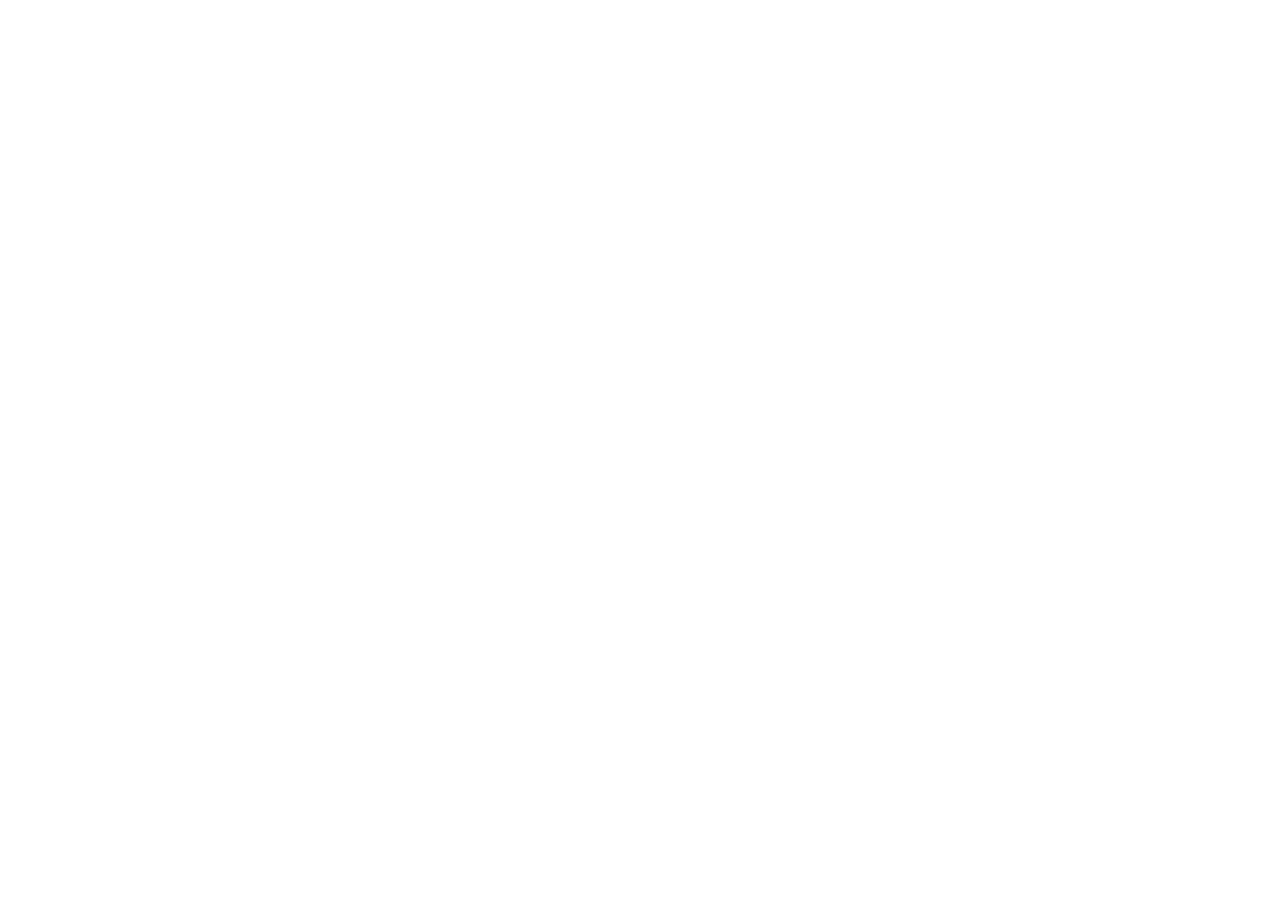
==== index.html @ b67a86c2 "Remove unused CSS and HTML structure from index.html" ====
<!DOCTYPE html>
<html lang="es">
<head>
<meta charset="UTF-8">
<meta name="viewport" content="width=device-width, initial-scale=1.0">

<title>Raquel Blanco Robles | Fotografía Emocional</title>

<link href="https://fonts.googleapis.com/css2?family=Playfair+Display:wght@300;400;500&family=Lora:wght@300;400&display=swap" rel="stylesheet">

<style>
body {
  margin: 0;
  font-family: "Lora", serif;
  color: #111;
  background: #fff;
  line-height: 1.7;
}

h1, h2 {
  font-family: "Playfair Display", serif;
  font-weight: 300;
}

/* MENÚ */
nav {
  position: fixed;
  top: 0;
  width: 100%;
  background: #fff;
  padding: 18px 40px;
  display: flex;
  justify-content: space-between;
  border-bottom: 1px solid #eee;
  z-index: 1000;
}

nav a {
  margin-left: 30px;
  text-decoration: none;
  color: #111;
  font-size: 1rem;
}

nav a:hover { opacity: 0.6; }

/* HERO */
header {
  margin-top: 80px;
  position: relative;
  text-align: center;
}

.hero-img {
  width: 100%;
  height: 100vh;
  object-fit: cover;
}

.hero-text {
  position: absolute;
  top: 50%;
  left: 50%;
  transform: translate(-50%, -50%);
  color: #fff;
}

.hero-text h1 {
  font-size: 3rem;
}

.hero-text p {
  font-size: 1.3rem;
}

/* SECCIONES
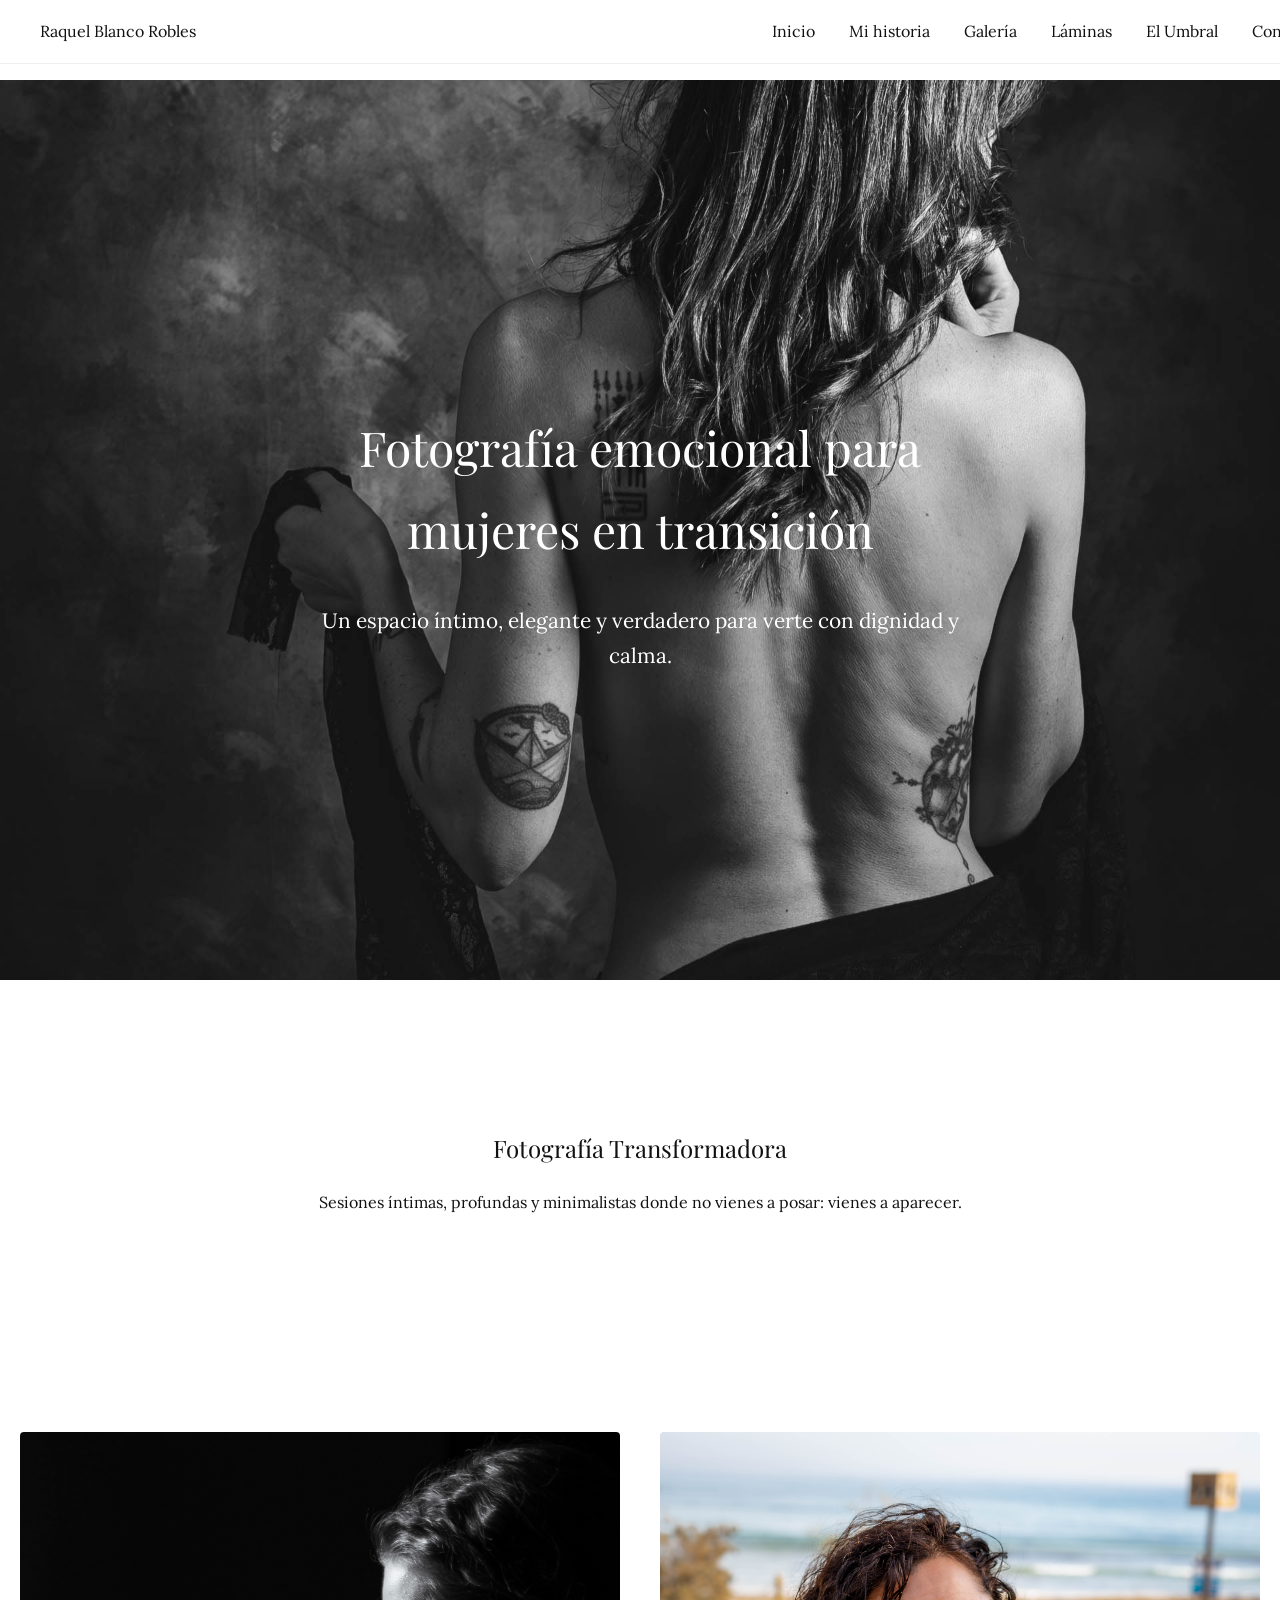
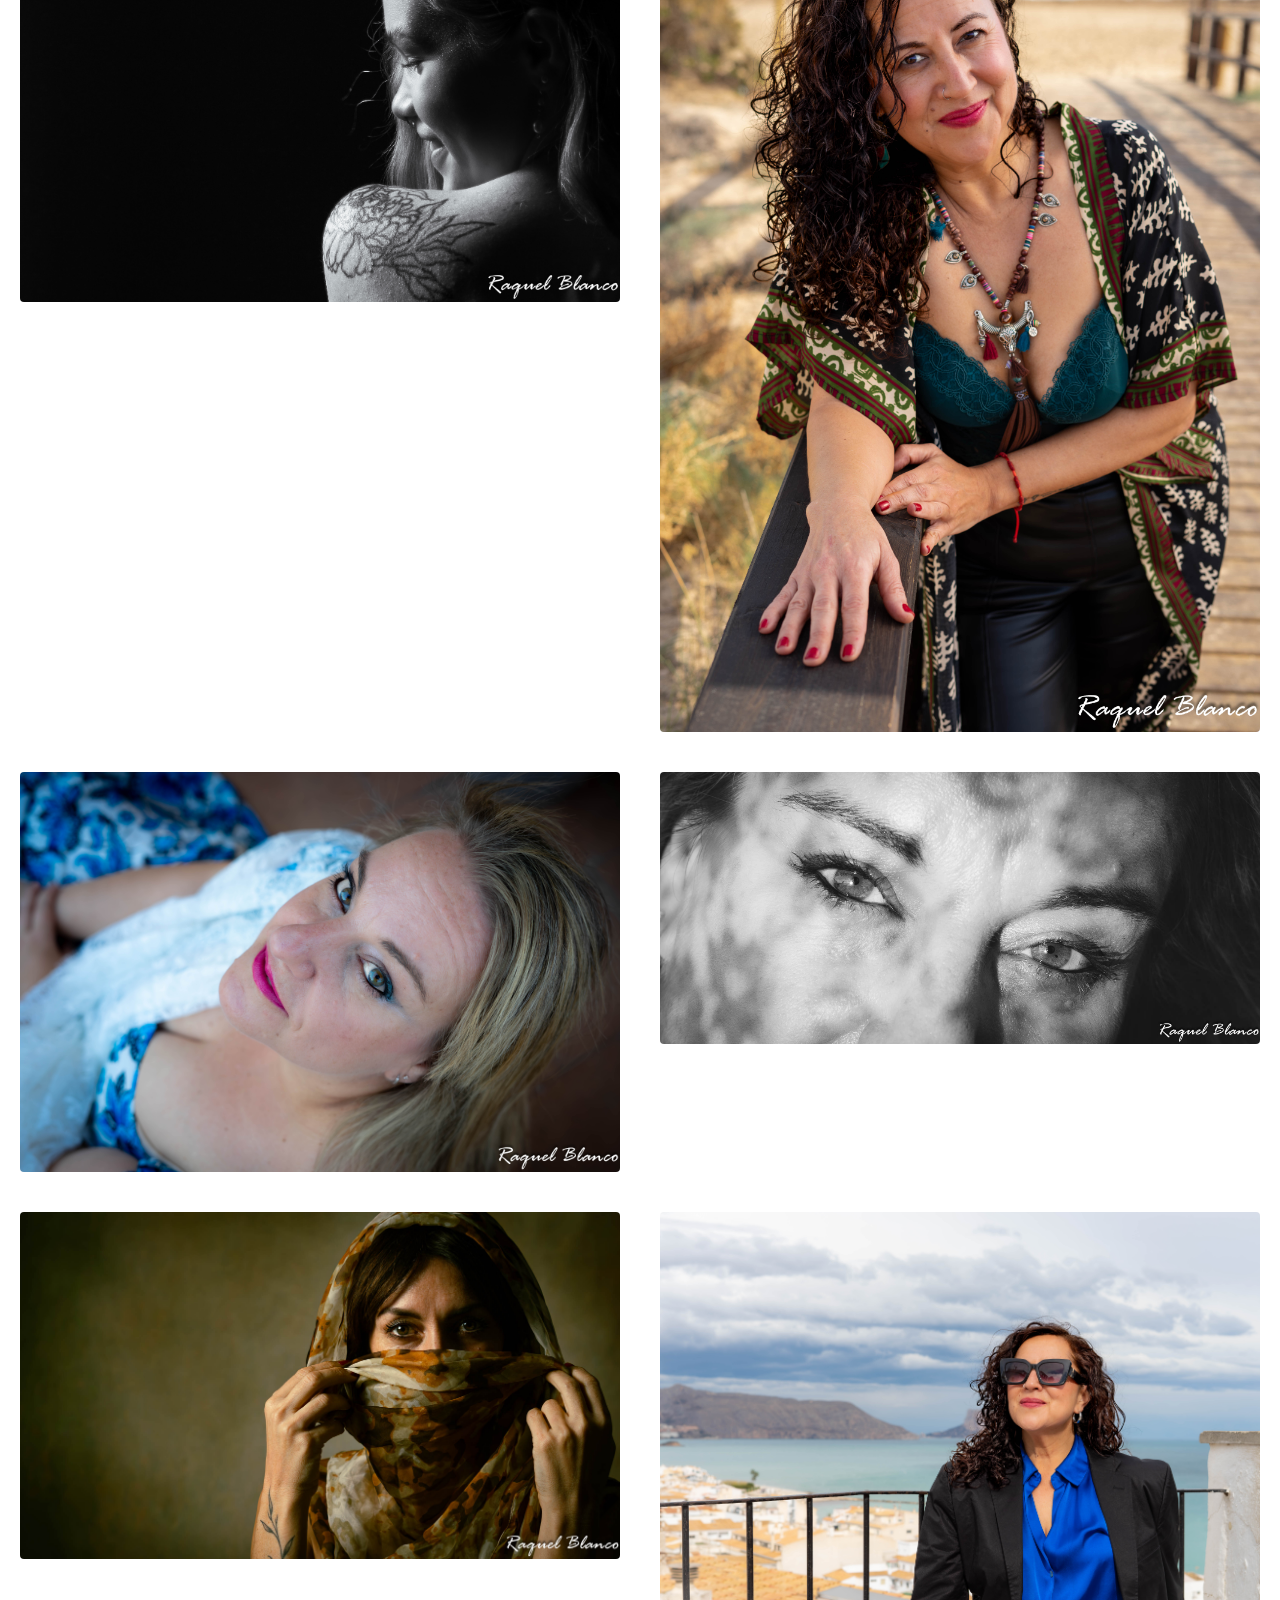
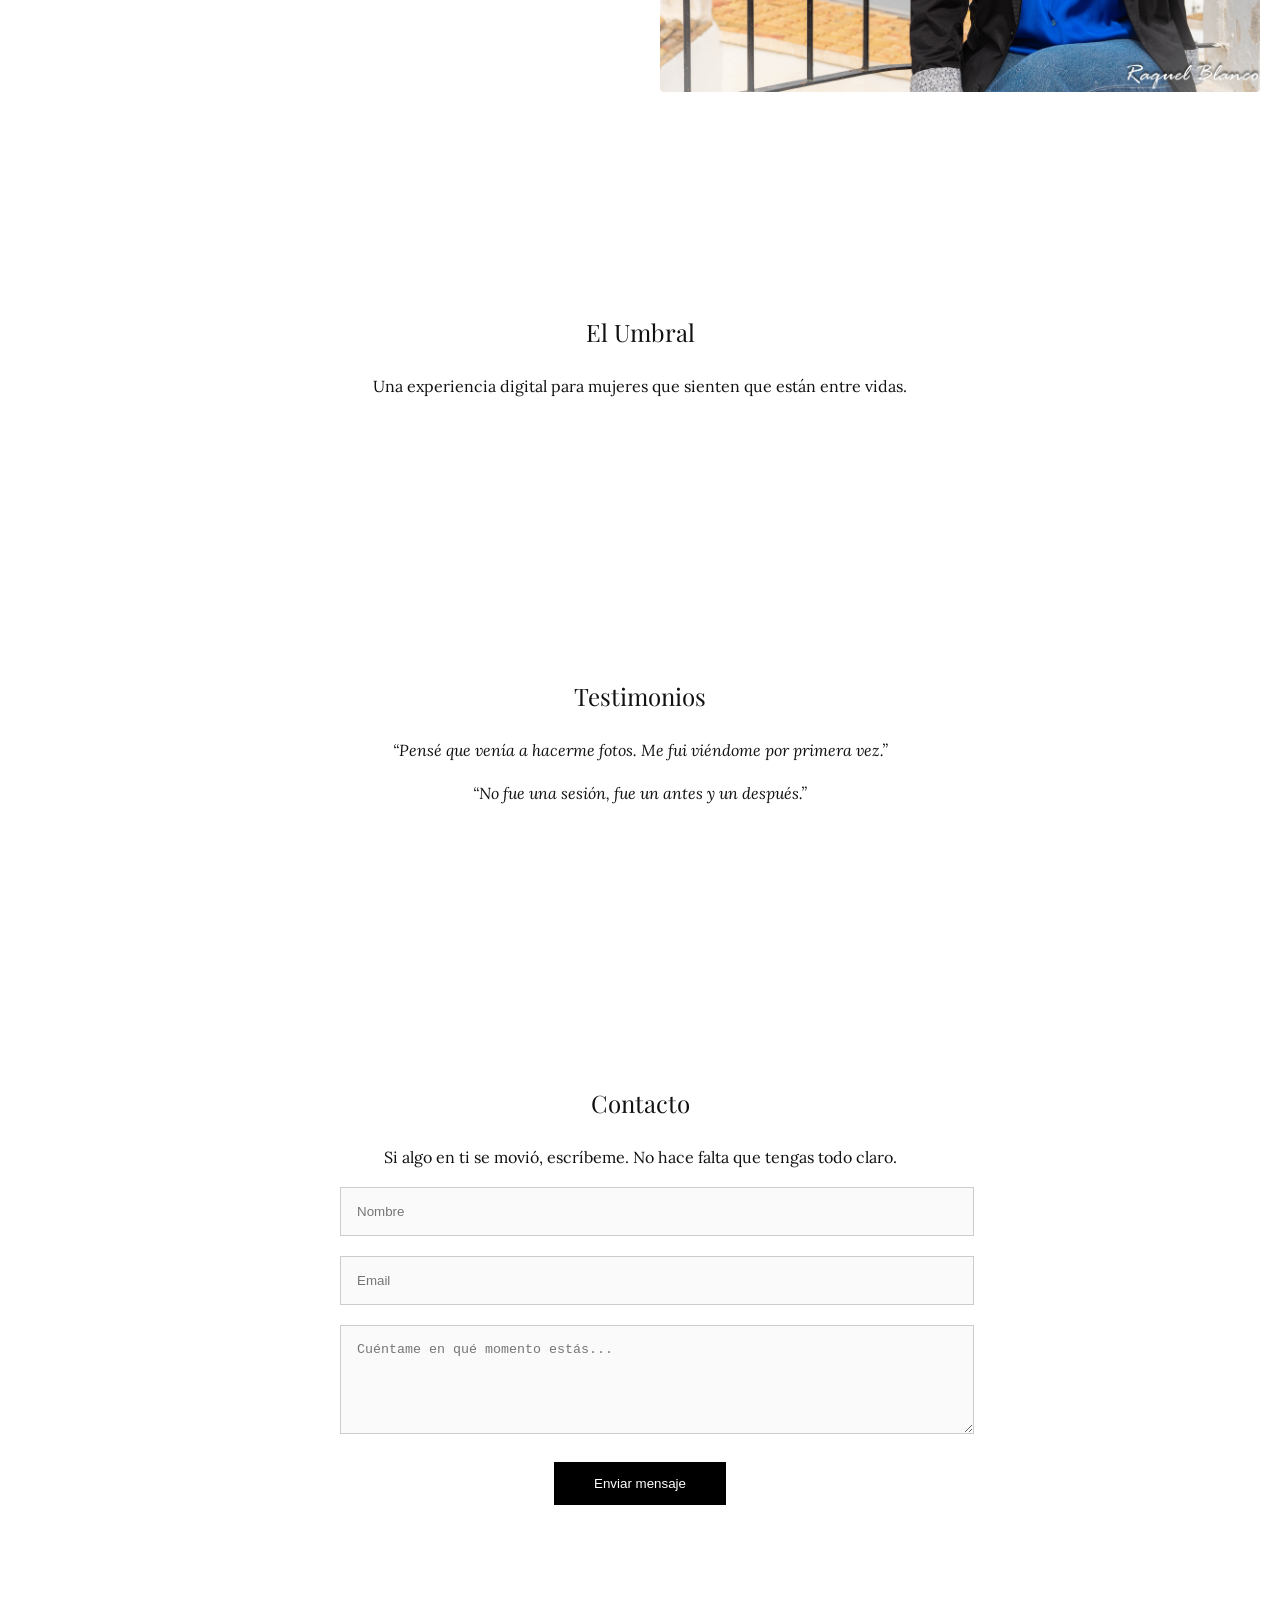
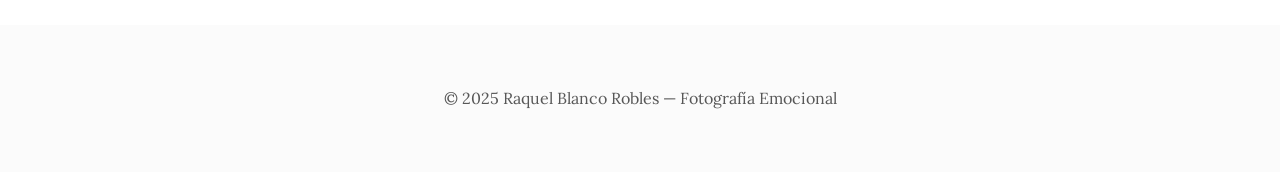
==== commit 9a3ac1d5: "Update title and improve HTML structure" ====
--- a/index.html
+++ b/index.html
@@ -4,16 +4,16 @@
 <meta charset="UTF-8">
 <meta name="viewport" content="width=device-width, initial-scale=1.0">
 
-<title>Raquel Blanco Robles | Fotografía Emocional</title>
-
-<link href="https://fonts.googleapis.com/css2?family=Playfair+Display:wght@300;400;500&family=Lora:wght@300;400&display=swap" rel="stylesheet">
+<title>Raquel Blanco Fotografía Emocional</title>
+
+<link href="https://fonts.googleapis.com/css2?family=Playfair+Display:wght@300;400&family=Lora:wght@300;400&display=swap" rel="stylesheet">
 
 <style>
 body {
   margin: 0;
   font-family: "Lora", serif;
+  background: #fff;
   color: #111;
-  background: #fff;
   line-height: 1.7;
 }
 
@@ -22,7 +22,7 @@
   font-weight: 300;
 }
 
-/* MENÚ */
+/* MENÚ FIJO */
 nav {
   position: fixed;
   top: 0;
@@ -73,4 +73,128 @@
   font-size: 1.3rem;
 }
 
-/* SECCIONES
+/* SECCIONES */
+.section {
+  padding: 120px 20px;
+  text-align: center;
+}
+
+/* GALERÍA */
+.galeria {
+  padding: 80px 20px;
+  display: grid;
+  grid-template-columns: repeat(2, 1fr);
+  gap: 40px;
+  max-width: 1400px;
+  margin: 0 auto;
+}
+
+.galeria img {
+  width: 100%;
+  border-radius: 4px;
+}
+
+/* CONTACTO */
+form {
+  max-width: 600px;
+  margin: 0 auto;
+}
+
+input, textarea {
+  width: 100%;
+  padding: 16px;
+  margin-bottom: 20px;
+  border: 1px solid #ccc;
+  background: #fafafa;
+}
+
+button {
+  padding: 14px 40px;
+  background: #000;
+  color: #fff;
+  border: none;
+  cursor: pointer;
+}
+
+button:hover { background: #333; }
+
+/* FOOTER */
+footer {
+  text-align: center;
+  padding: 60px 20px;
+  background: #fafafa;
+  opacity: 0.7;
+}
+</style>
+</head>
+
+<body>
+
+<nav>
+  <div class="logo">Raquel Blanco Robles</div>
+  <div>
+    <a href="index.html">Inicio</a>
+    <a href="sobre-mi.html">Mi historia</a>
+    <a href="portfolio.html">Galería</a>
+    <a href="laminas.html">Láminas</a>
+    <a href="el-umbral.html">El Umbral</a>
+    <a href="#contacto">Contacto</a>
+  </div>
+</nav>
+
+<header>
+  <img src="espalda.jpg" class="hero-img" alt="">
+  <div class="hero-text">
+    <h1>Fotografía emocional para mujeres en transición</h1>
+    <p>Un espacio íntimo, elegante y verdadero para verte con dignidad y calma.</p>
+  </div>
+</header>
+
+<section class="section">
+  <h2>Fotografía Transformadora</h2>
+  <p>Sesiones íntimas, profundas y minimalistas donde no vienes a posar: vienes a aparecer.</p>
+</section>
+
+<section class="galeria">
+  <img src="modelolateralbyn.jpg">
+  <img src="pasareladepie.jpg">
+  <img src="tdesdearriba.jpg">
+  <img src="ojosblancoynegro-3.jpg">
+  <img src="miradapañuelo.jpg">
+  <img src="terrazacosta.jpg">
+</section>
+
+<section class="section">
+  <h2>El Umbral</h2>
+  <p>Una experiencia digital para mujeres que sienten que están entre vidas.</p>
+</section>
+
+<section class="section">
+  <h2>Testimonios</h2>
+  <p><em>“Pensé que venía a hacerme fotos. Me fui viéndome por primera vez.”</em></p>
+  <p><em>“No fue una sesión, fue un antes y un después.”</em></p>
+</section>
+
+<section id="contacto" class="section">
+  <h2>Contacto</h2>
+  <p>Si algo en ti se movió, escríbeme. No hace falta que tengas todo claro.</p>
+
+  <form action="https://formsubmit.co/raquelblancofotografia@gmail.com" method="POST">
+
+    <input type="text" name="Nombre" placeholder="Nombre" required>
+    <input type="email" name="Email" placeholder="Email" required>
+    <textarea name="Mensaje" rows="5" placeholder="Cuéntame en qué momento estás..." required></textarea>
+
+    <input type="hidden" name="_captcha" value="false">
+    <input type="hidden" name="_next" value="https://raquelblancofotografia.es/gracias.html">
+
+    <button type="submit">Enviar mensaje</button>
+  </form>
+</section>
+
+<footer>
+  © 2025 Raquel Blanco Robles — Fotografía Emocional
+</footer>
+
+</body>
+</html>
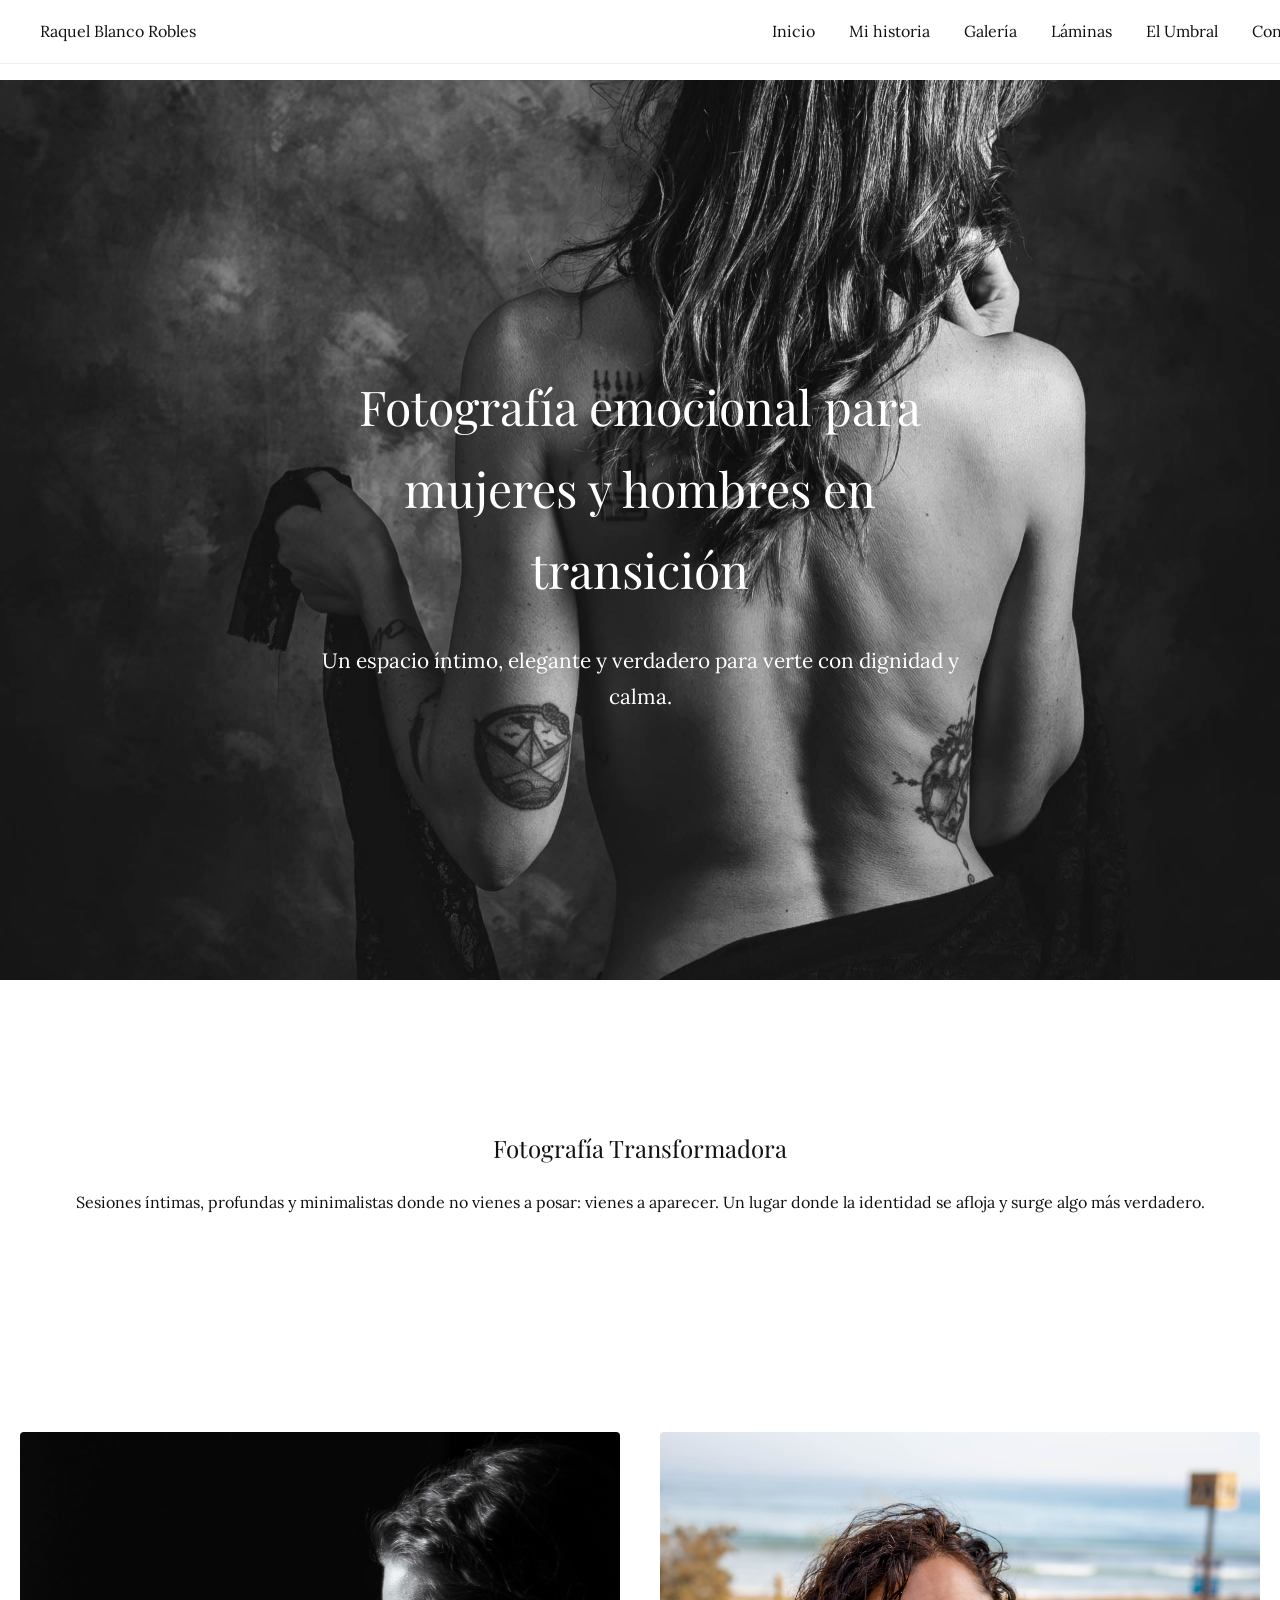
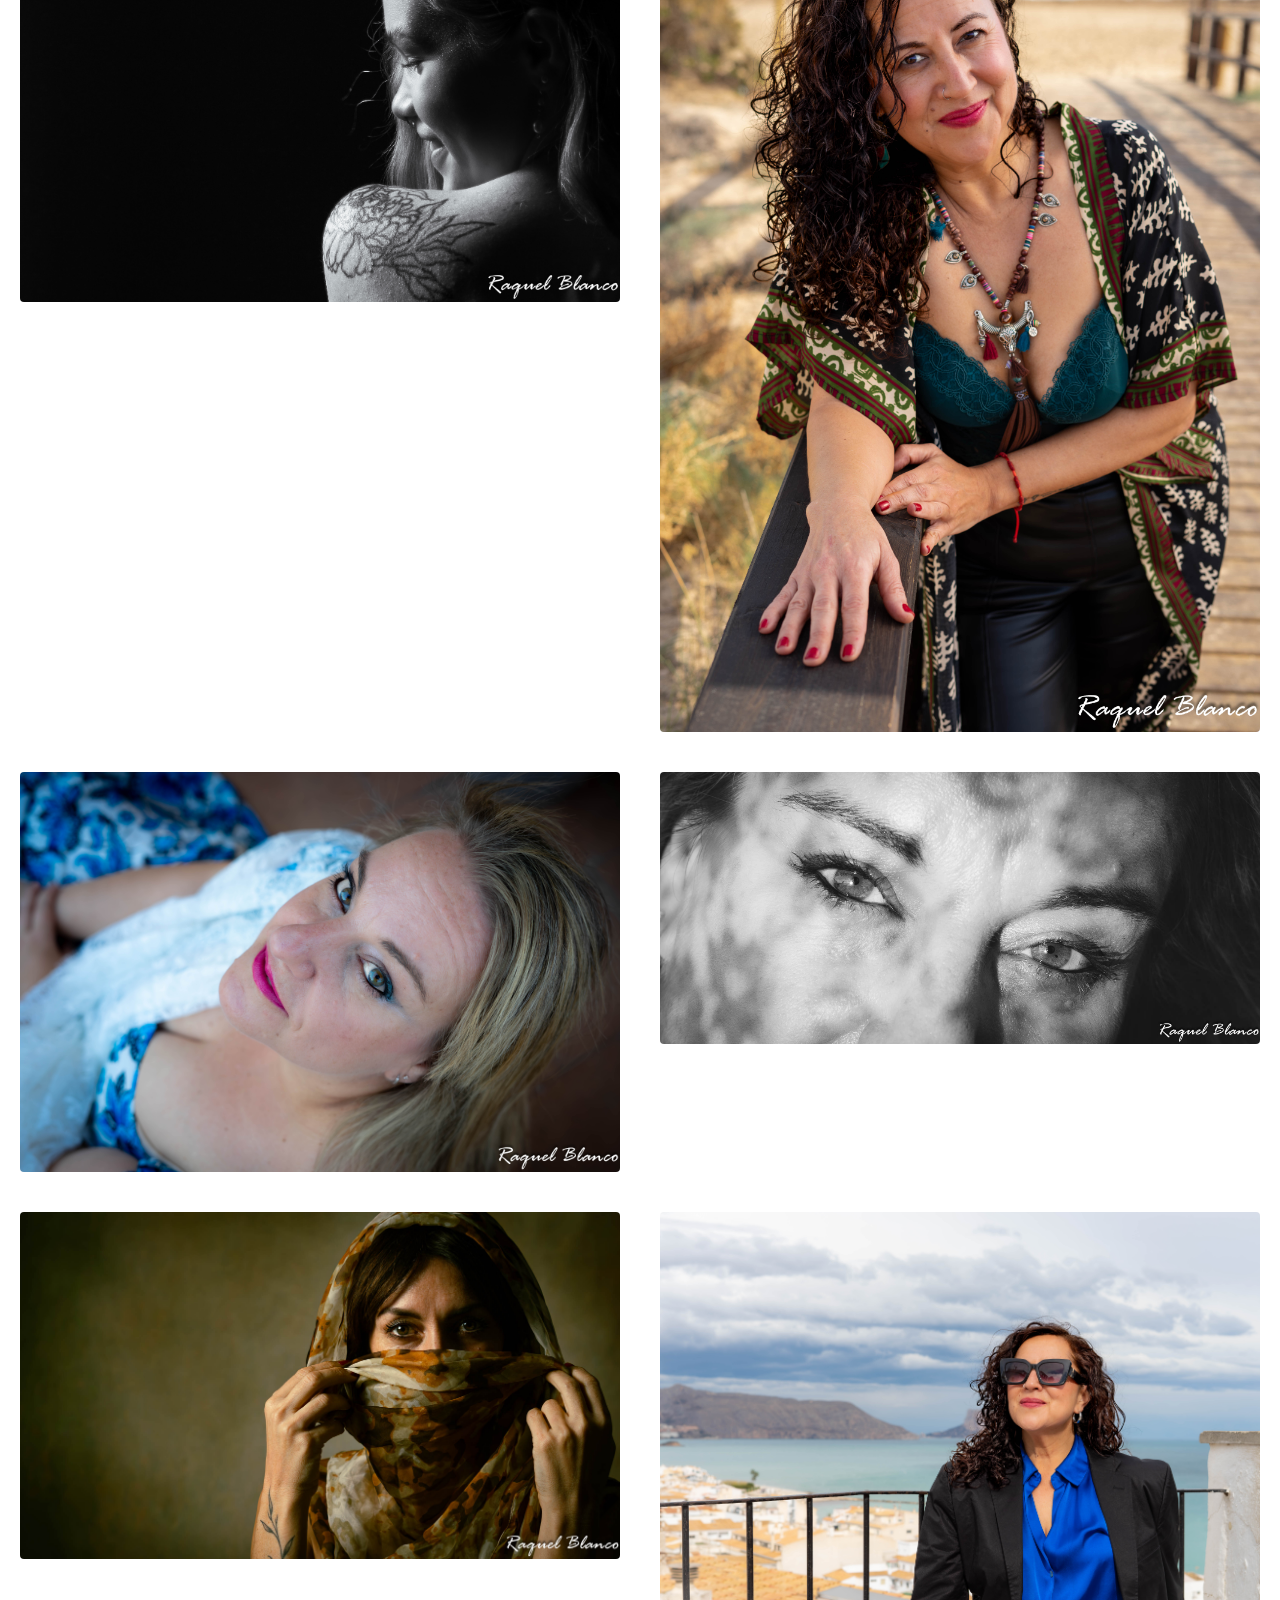
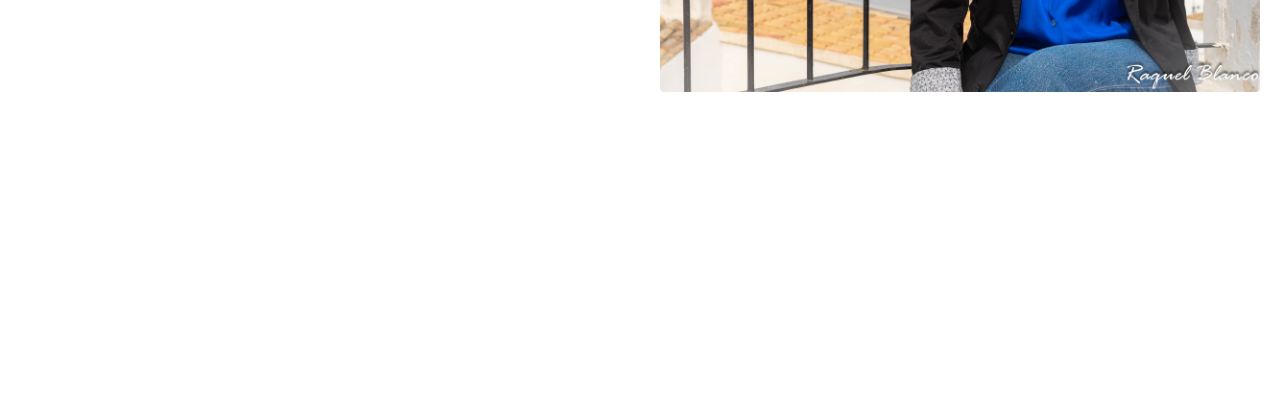
==== commit 700687d1: "Revise content and structure for emotional photography site Updated hero section text and added new " ====
--- a/index.html
+++ b/index.html
@@ -130,6 +130,7 @@
 
 <body>
 
+<!-- MENÚ -->
 <nav>
   <div class="logo">Raquel Blanco Robles</div>
   <div>
@@ -142,19 +143,25 @@
   </div>
 </nav>
 
+<!-- HERO -->
 <header>
-  <img src="espalda.jpg" class="hero-img" alt="">
+  <img src="espalda.jpg" class="hero-img" alt="Fotografía emocional">
   <div class="hero-text">
-    <h1>Fotografía emocional para mujeres en transición</h1>
+    <h1>Fotografía emocional para mujeres y hombres en transición</h1>
     <p>Un espacio íntimo, elegante y verdadero para verte con dignidad y calma.</p>
   </div>
 </header>
 
+<!-- SECCIÓN 1 -->
 <section class="section">
   <h2>Fotografía Transformadora</h2>
-  <p>Sesiones íntimas, profundas y minimalistas donde no vienes a posar: vienes a aparecer.</p>
+  <p>
+    Sesiones íntimas, profundas y minimalistas donde no vienes a posar: vienes a aparecer.  
+    Un lugar donde la identidad se afloja y surge algo más verdadero.
+  </p>
 </section>
 
+<!-- GALERÍA INICIAL -->
 <section class="galeria">
   <img src="modelolateralbyn.jpg">
   <img src="pasareladepie.jpg">
@@ -164,37 +171,5 @@
   <img src="terrazacosta.jpg">
 </section>
 
+<!-- SECCIÓN EL UMBRAL -->
 <section class="section">
-  <h2>El Umbral</h2>
-  <p>Una experiencia digital para mujeres que sienten que están entre vidas.</p>
-</section>
-
-<section class="section">
-  <h2>Testimonios</h2>
-  <p><em>“Pensé que venía a hacerme fotos. Me fui viéndome por primera vez.”</em></p>
-  <p><em>“No fue una sesión, fue un antes y un después.”</em></p>
-</section>
-
-<section id="contacto" class="section">
-  <h2>Contacto</h2>
-  <p>Si algo en ti se movió, escríbeme. No hace falta que tengas todo claro.</p>
-
-  <form action="https://formsubmit.co/raquelblancofotografia@gmail.com" method="POST">
-
-    <input type="text" name="Nombre" placeholder="Nombre" required>
-    <input type="email" name="Email" placeholder="Email" required>
-    <textarea name="Mensaje" rows="5" placeholder="Cuéntame en qué momento estás..." required></textarea>
-
-    <input type="hidden" name="_captcha" value="false">
-    <input type="hidden" name="_next" value="https://raquelblancofotografia.es/gracias.html">
-
-    <button type="submit">Enviar mensaje</button>
-  </form>
-</section>
-
-<footer>
-  © 2025 Raquel Blanco Robles — Fotografía Emocional
-</footer>
-
-</body>
-</html>
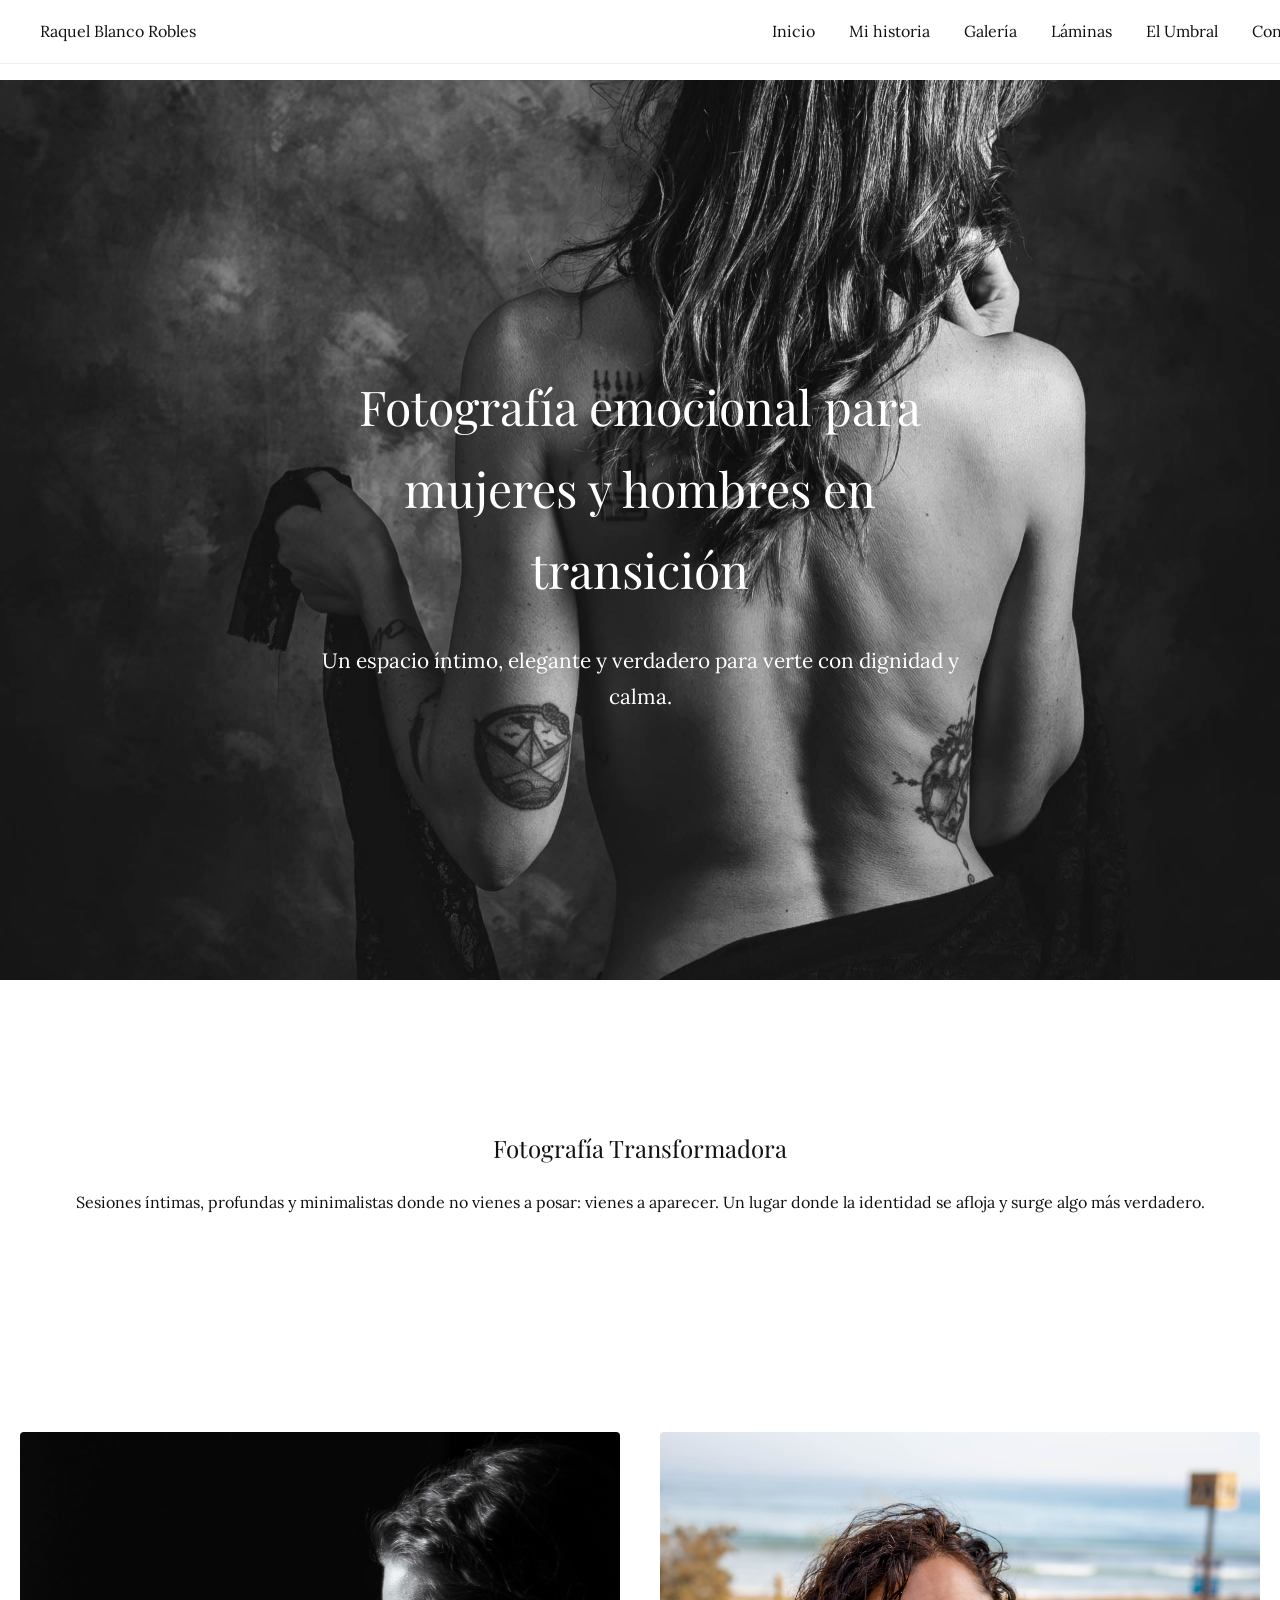
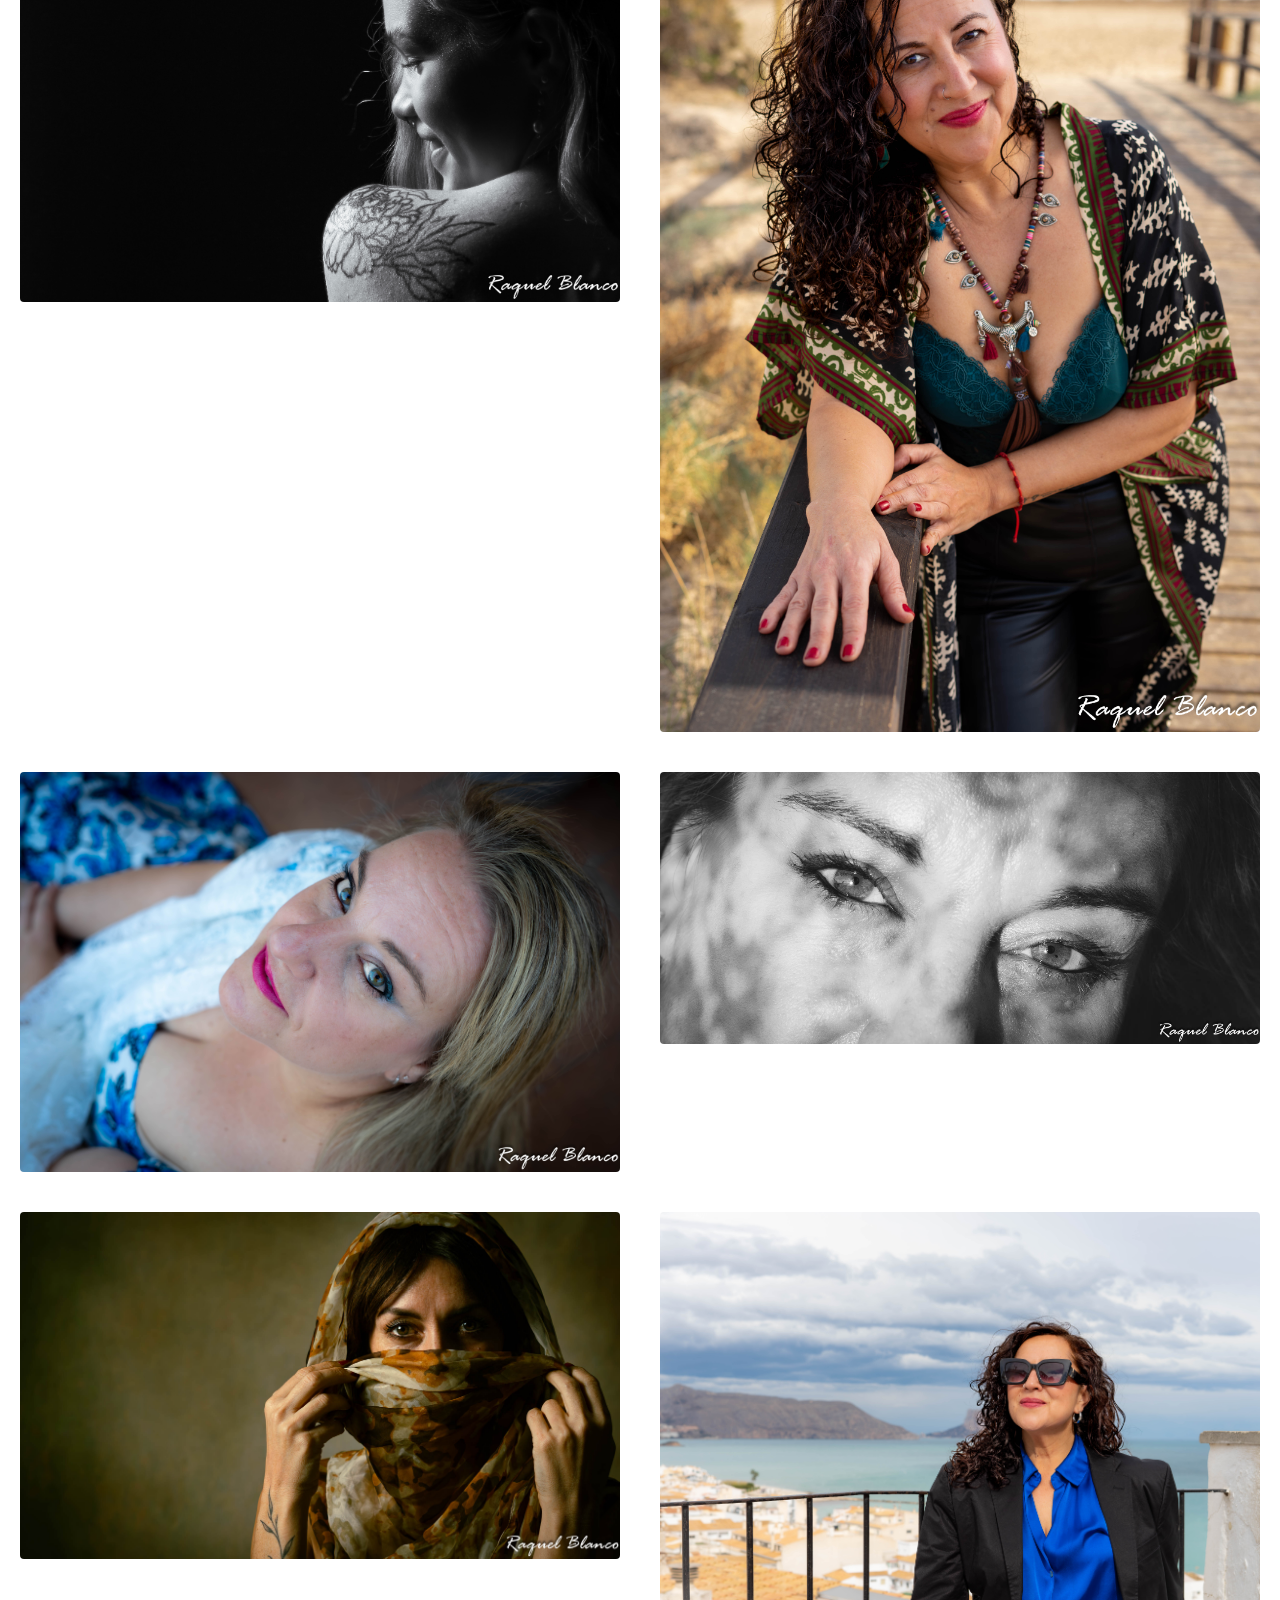
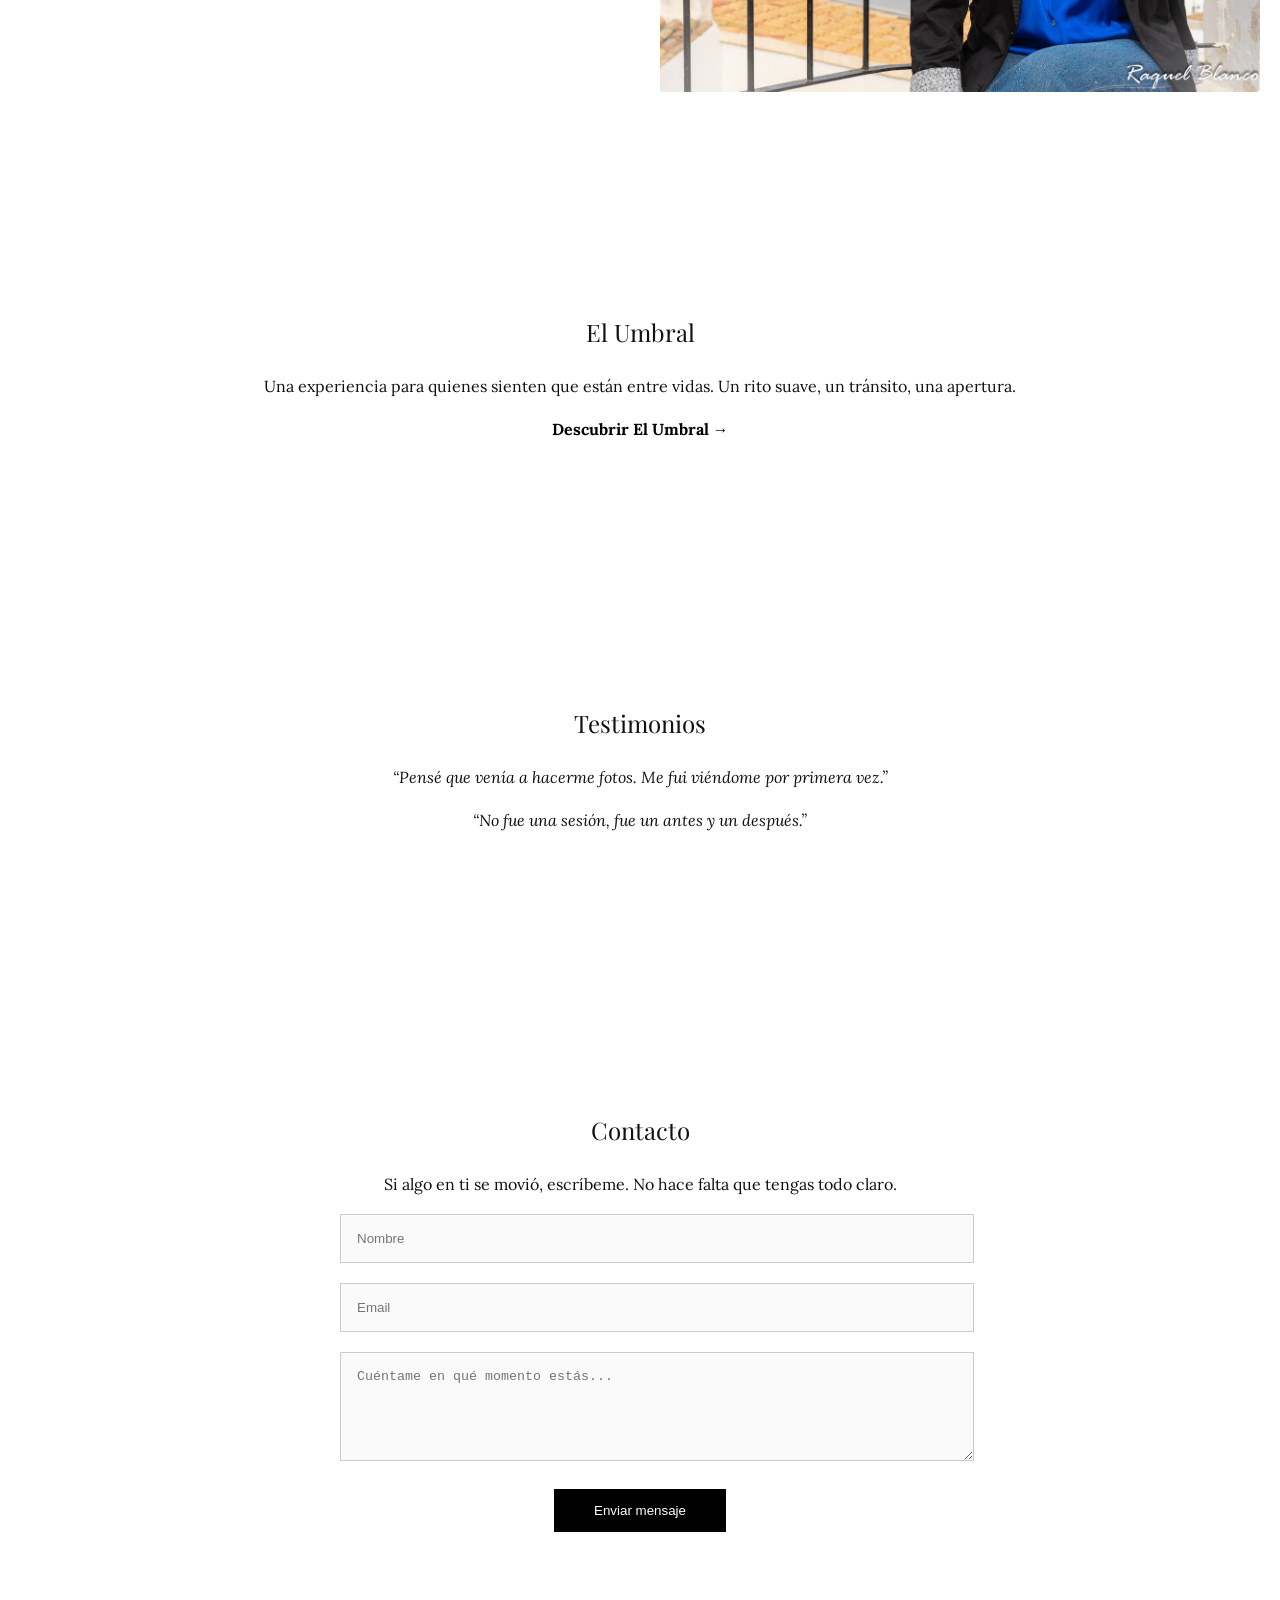
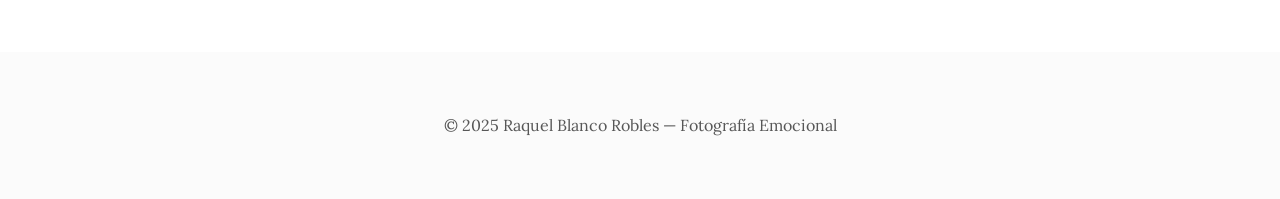
==== commit 11fab33b: "Add sections for El Umbral, Testimonios, and Contacto" ====
--- a/index.html
+++ b/index.html
@@ -173,3 +173,42 @@
 
 <!-- SECCIÓN EL UMBRAL -->
 <section class="section">
+  <h2>El Umbral</h2>
+  <p>
+    Una experiencia para quienes sienten que están entre vidas.  
+    Un rito suave, un tránsito, una apertura.
+  </p>
+  <a href="el-umbral.html" style="text-decoration:none; color:#000; font-weight:bold;">Descubrir El Umbral →</a>
+</section>
+
+<!-- TESTIMONIOS -->
+<section class="section">
+  <h2>Testimonios</h2>
+  <p><em>“Pensé que venía a hacerme fotos. Me fui viéndome por primera vez.”</em></p>
+  <p><em>“No fue una sesión, fue un antes y un después.”</em></p>
+</section>
+
+<!-- CONTACTO -->
+<section id="contacto" class="section">
+  <h2>Contacto</h2>
+  <p>Si algo en ti se movió, escríbeme. No hace falta que tengas todo claro.</p>
+
+  <form action="https://formsubmit.co/raquelblancofotografia@gmail.com" method="POST">
+
+    <input type="text" name="Nombre" placeholder="Nombre" required>
+    <input type="email" name="Email" placeholder="Email" required>
+    <textarea name="Mensaje" rows="5" placeholder="Cuéntame en qué momento estás..." required></textarea>
+
+    <input type="hidden" name="_captcha" value="false">
+    <input type="hidden" name="_next" value="https://raquelblancofotografia.es/gracias.html">
+
+    <button type="submit">Enviar mensaje</button>
+  </form>
+</section>
+
+<footer>
+  © 2025 Raquel Blanco Robles — Fotografía Emocional
+</footer>
+
+</body>
+</html>
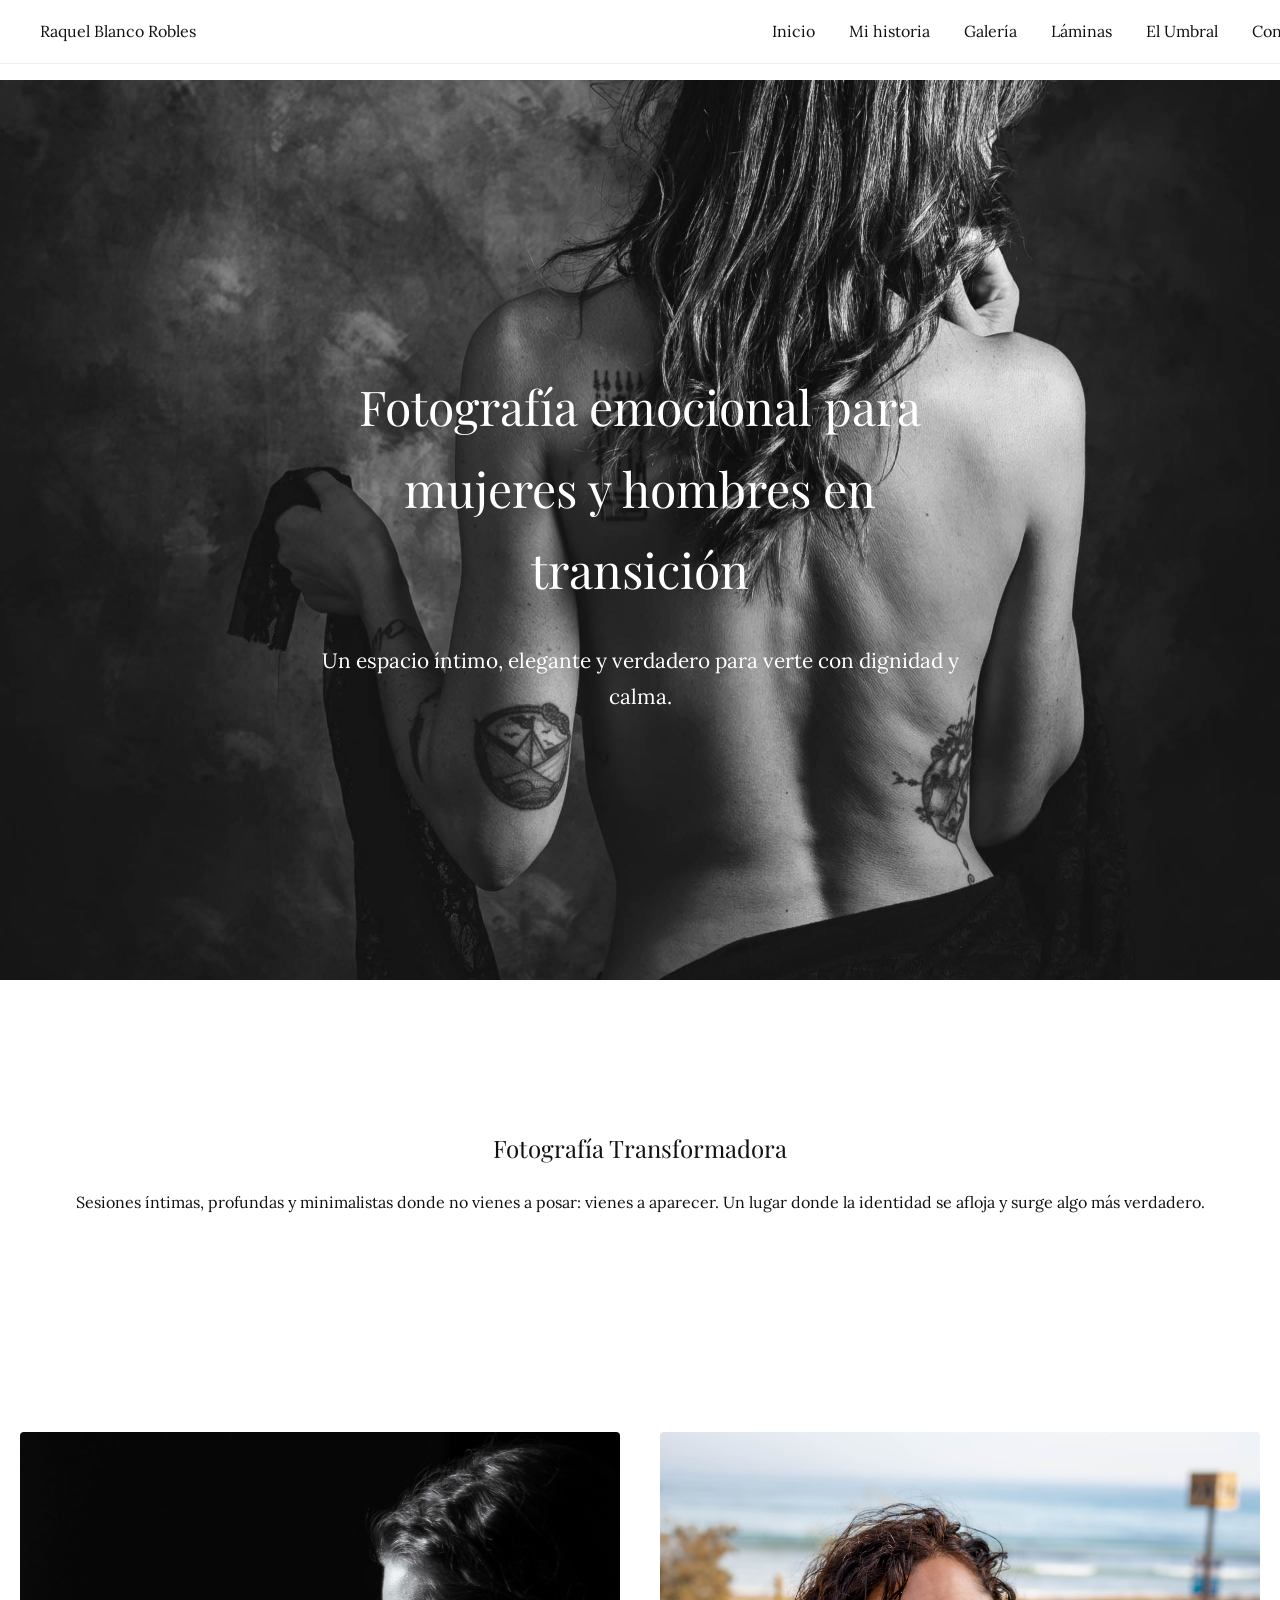
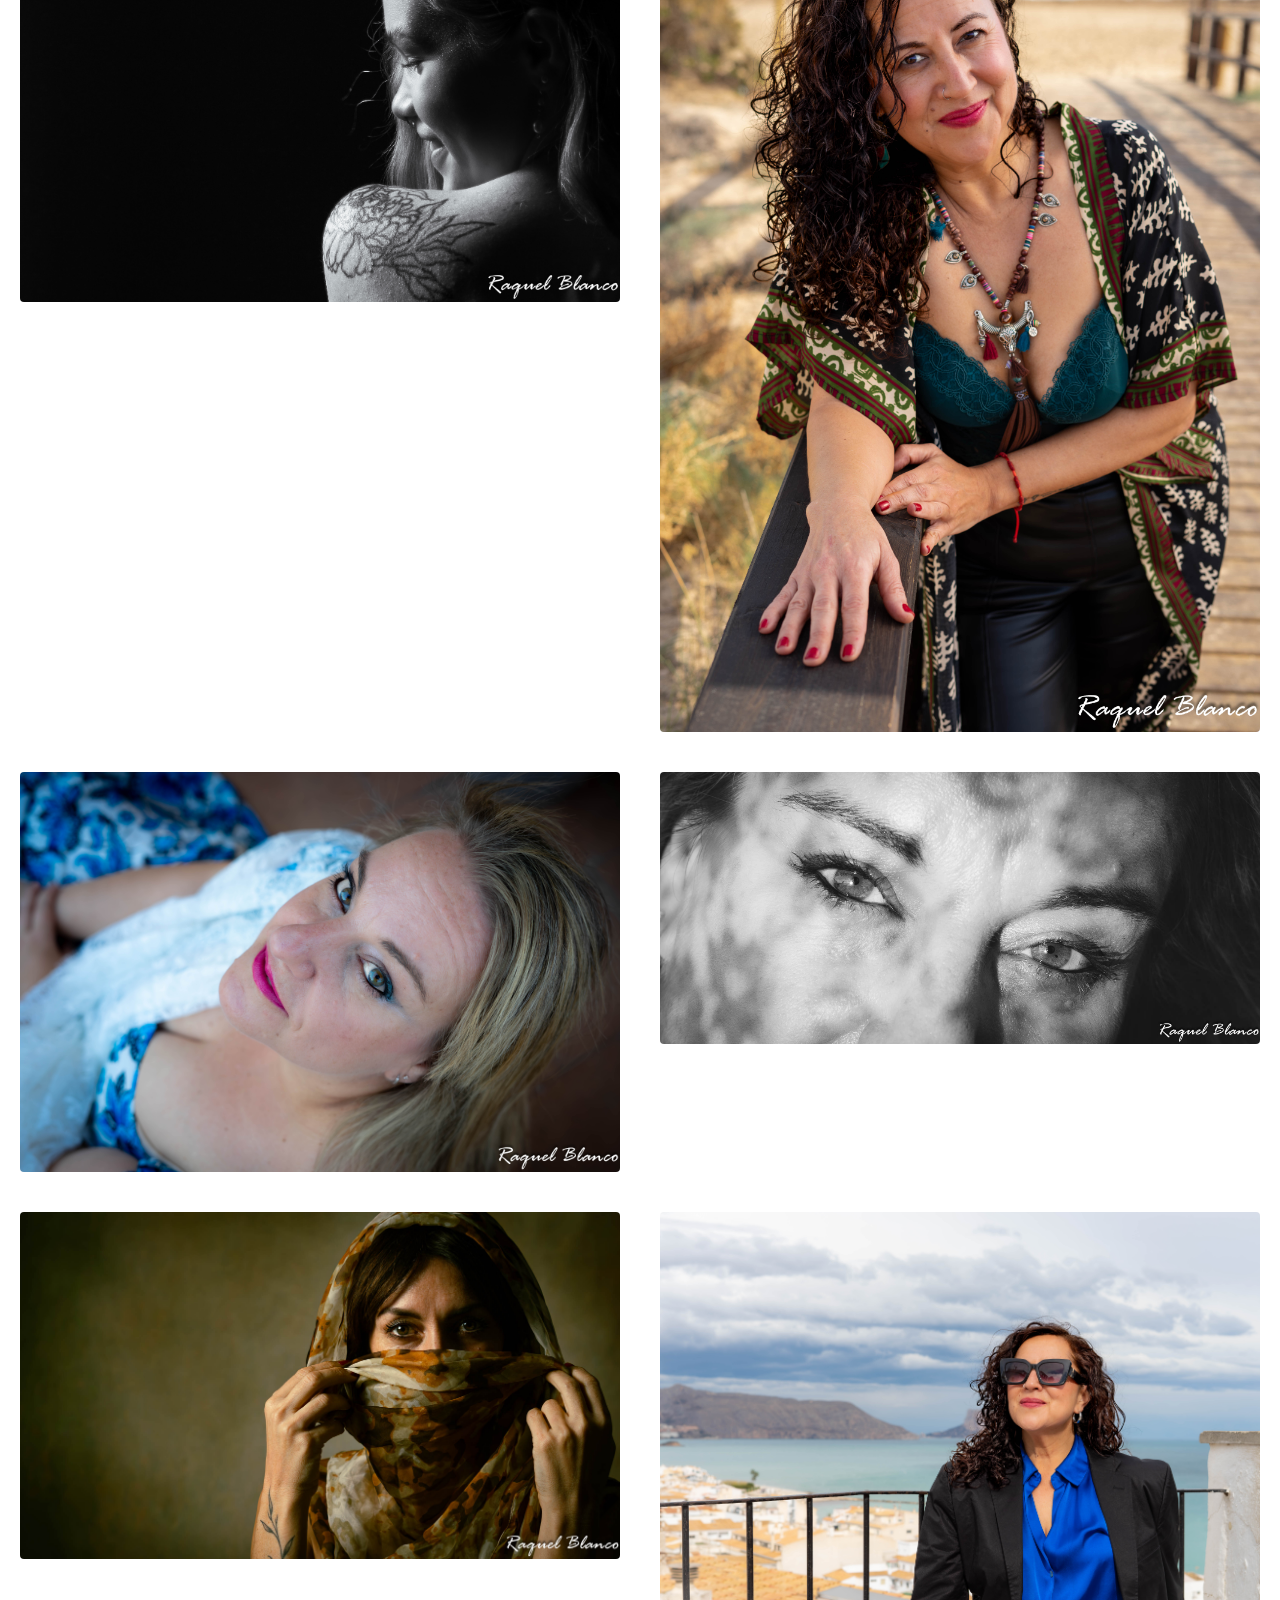
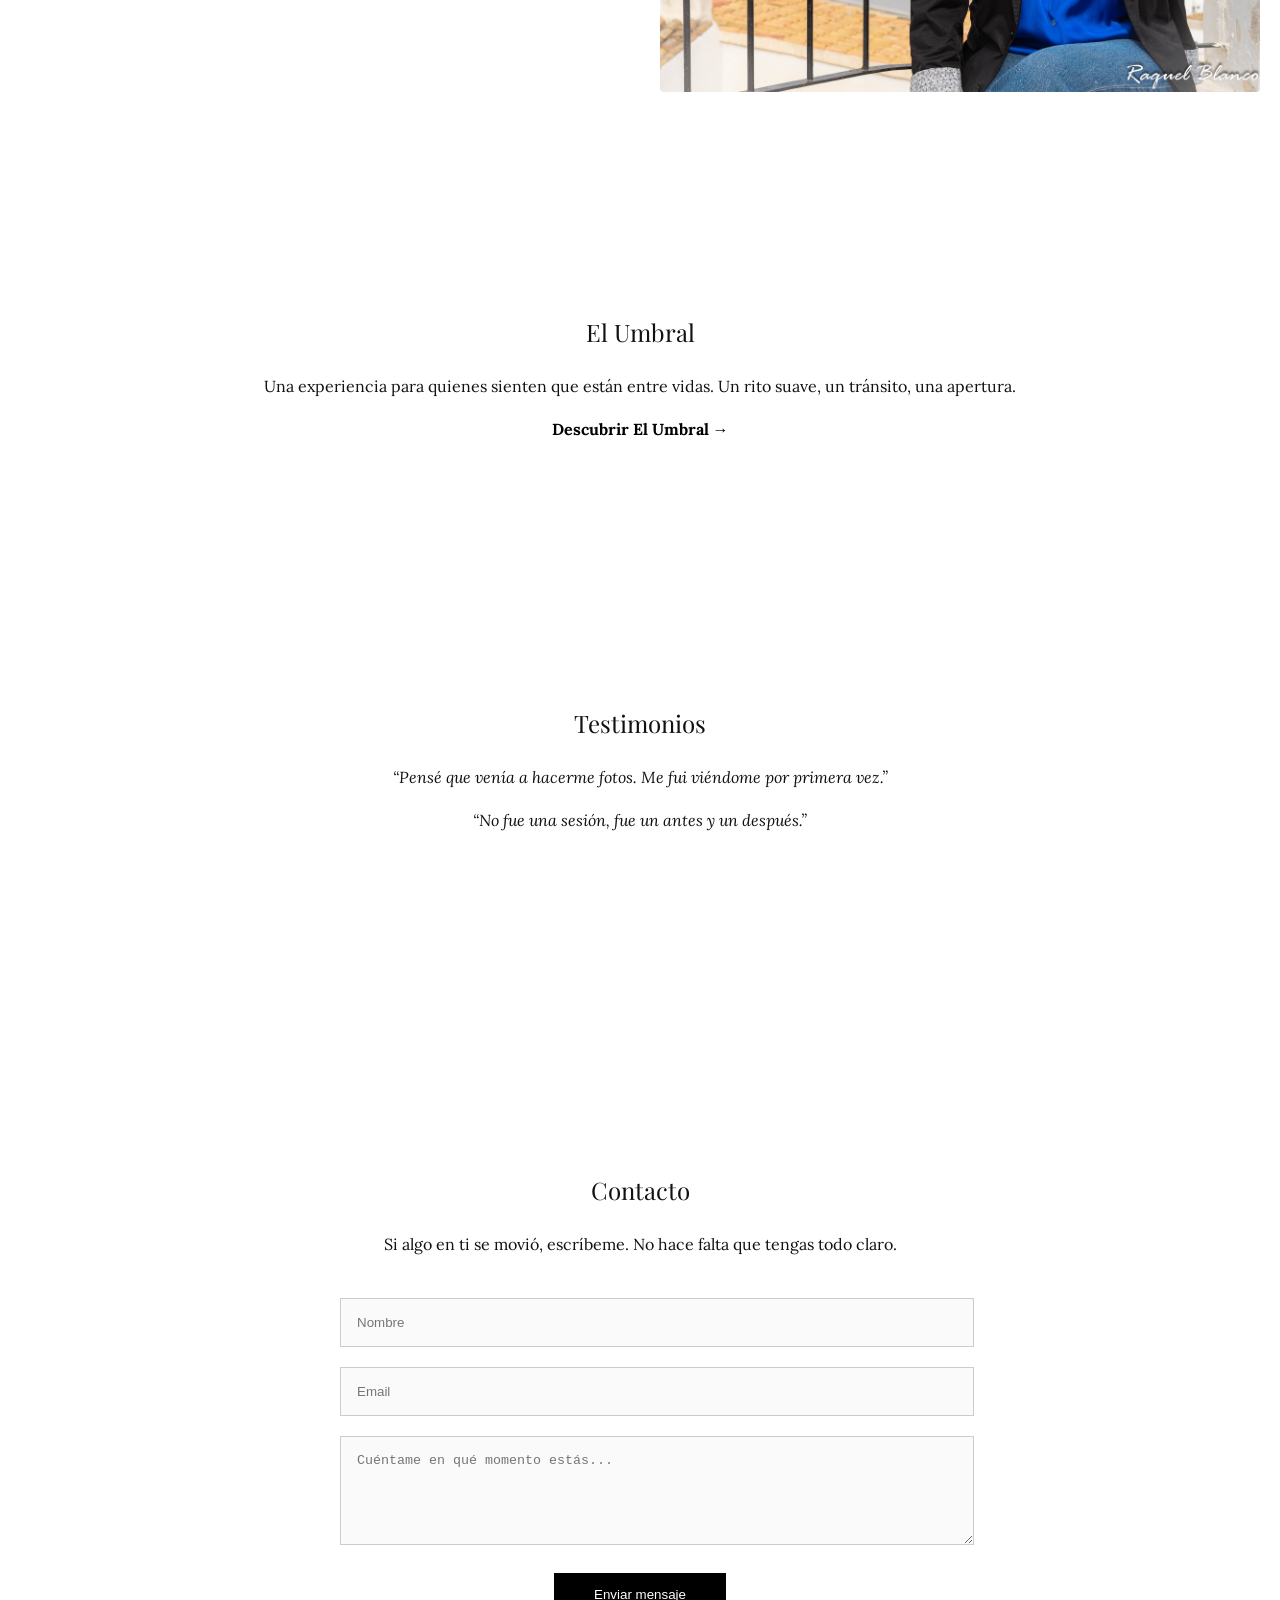
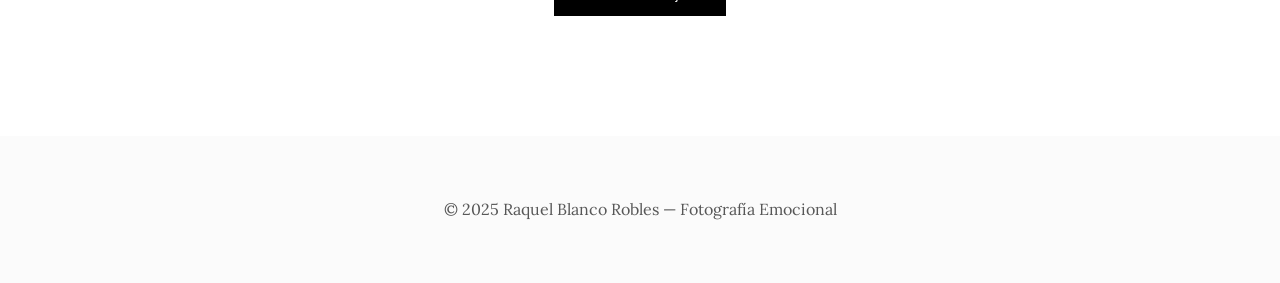
==== commit e43afb65: "Revise contact section with style adjustments Updated the contact section with corrected and resized" ====
--- a/index.html
+++ b/index.html
@@ -188,12 +188,12 @@
   <p><em>“No fue una sesión, fue un antes y un después.”</em></p>
 </section>
 
-<!-- CONTACTO -->
-<section id="contacto" class="section">
+<!-- CONTACTO (CORREGIDO Y REDIMENSIONADO) -->
+<section id="contacto" class="section" style="padding-top:180px;">
   <h2>Contacto</h2>
   <p>Si algo en ti se movió, escríbeme. No hace falta que tengas todo claro.</p>
 
-  <form action="https://formsubmit.co/raquelblancofotografia@gmail.com" method="POST">
+  <form action="https://formsubmit.co/raquelblancofotografia@gmail.com" method="POST" style="margin-top:40px;">
 
     <input type="text" name="Nombre" placeholder="Nombre" required>
     <input type="email" name="Email" placeholder="Email" required>
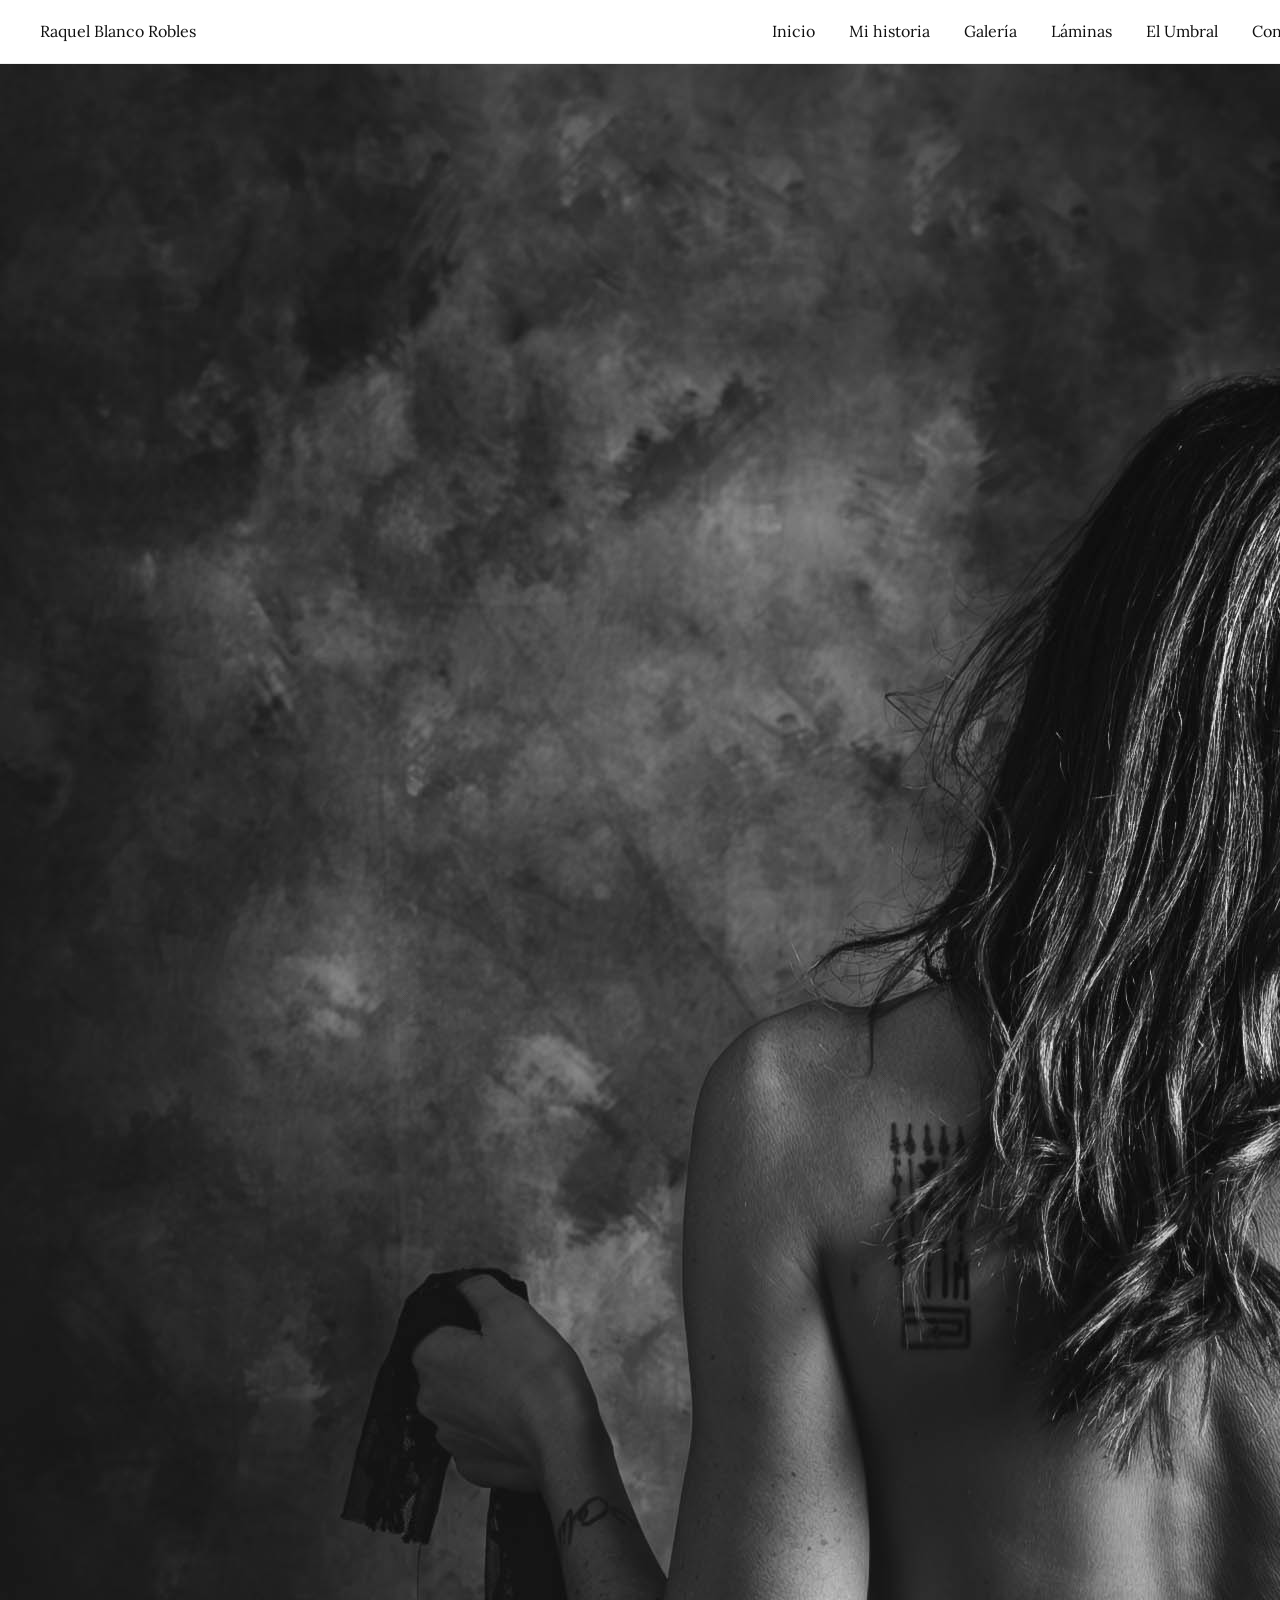
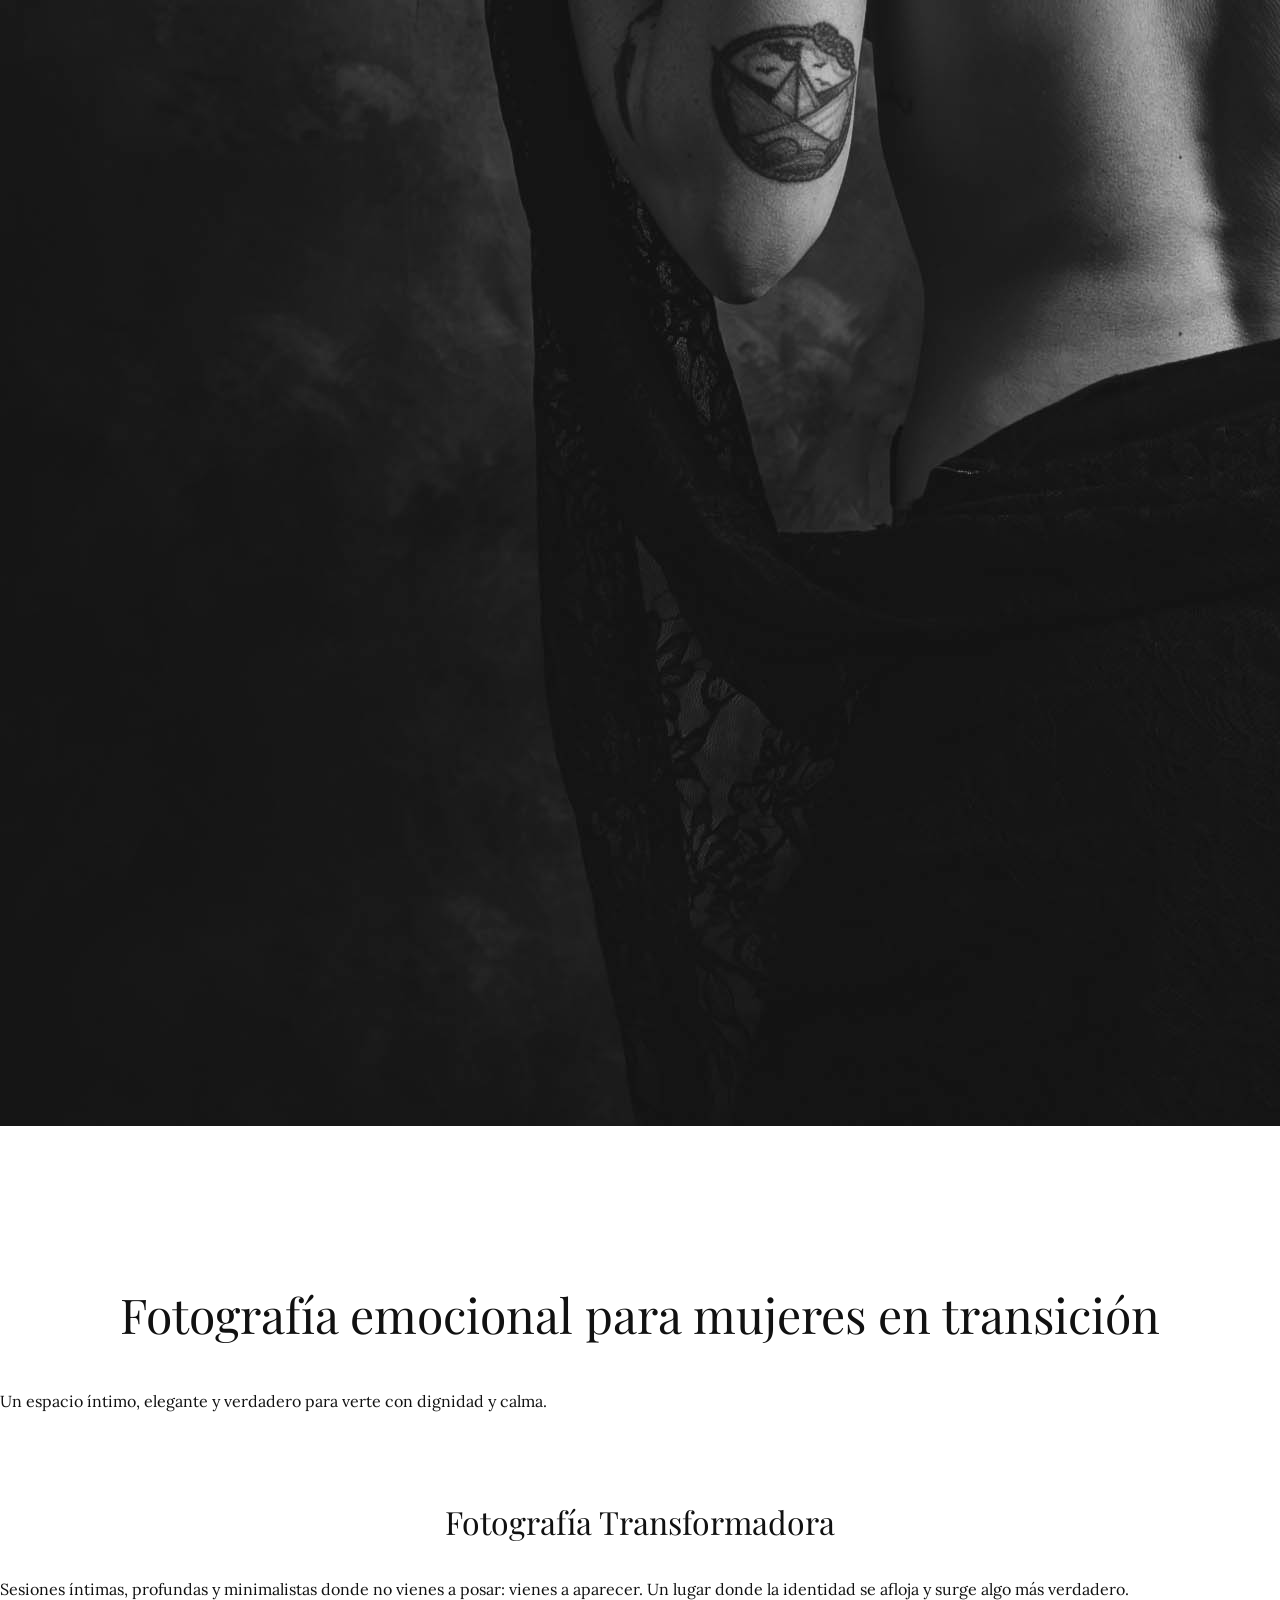
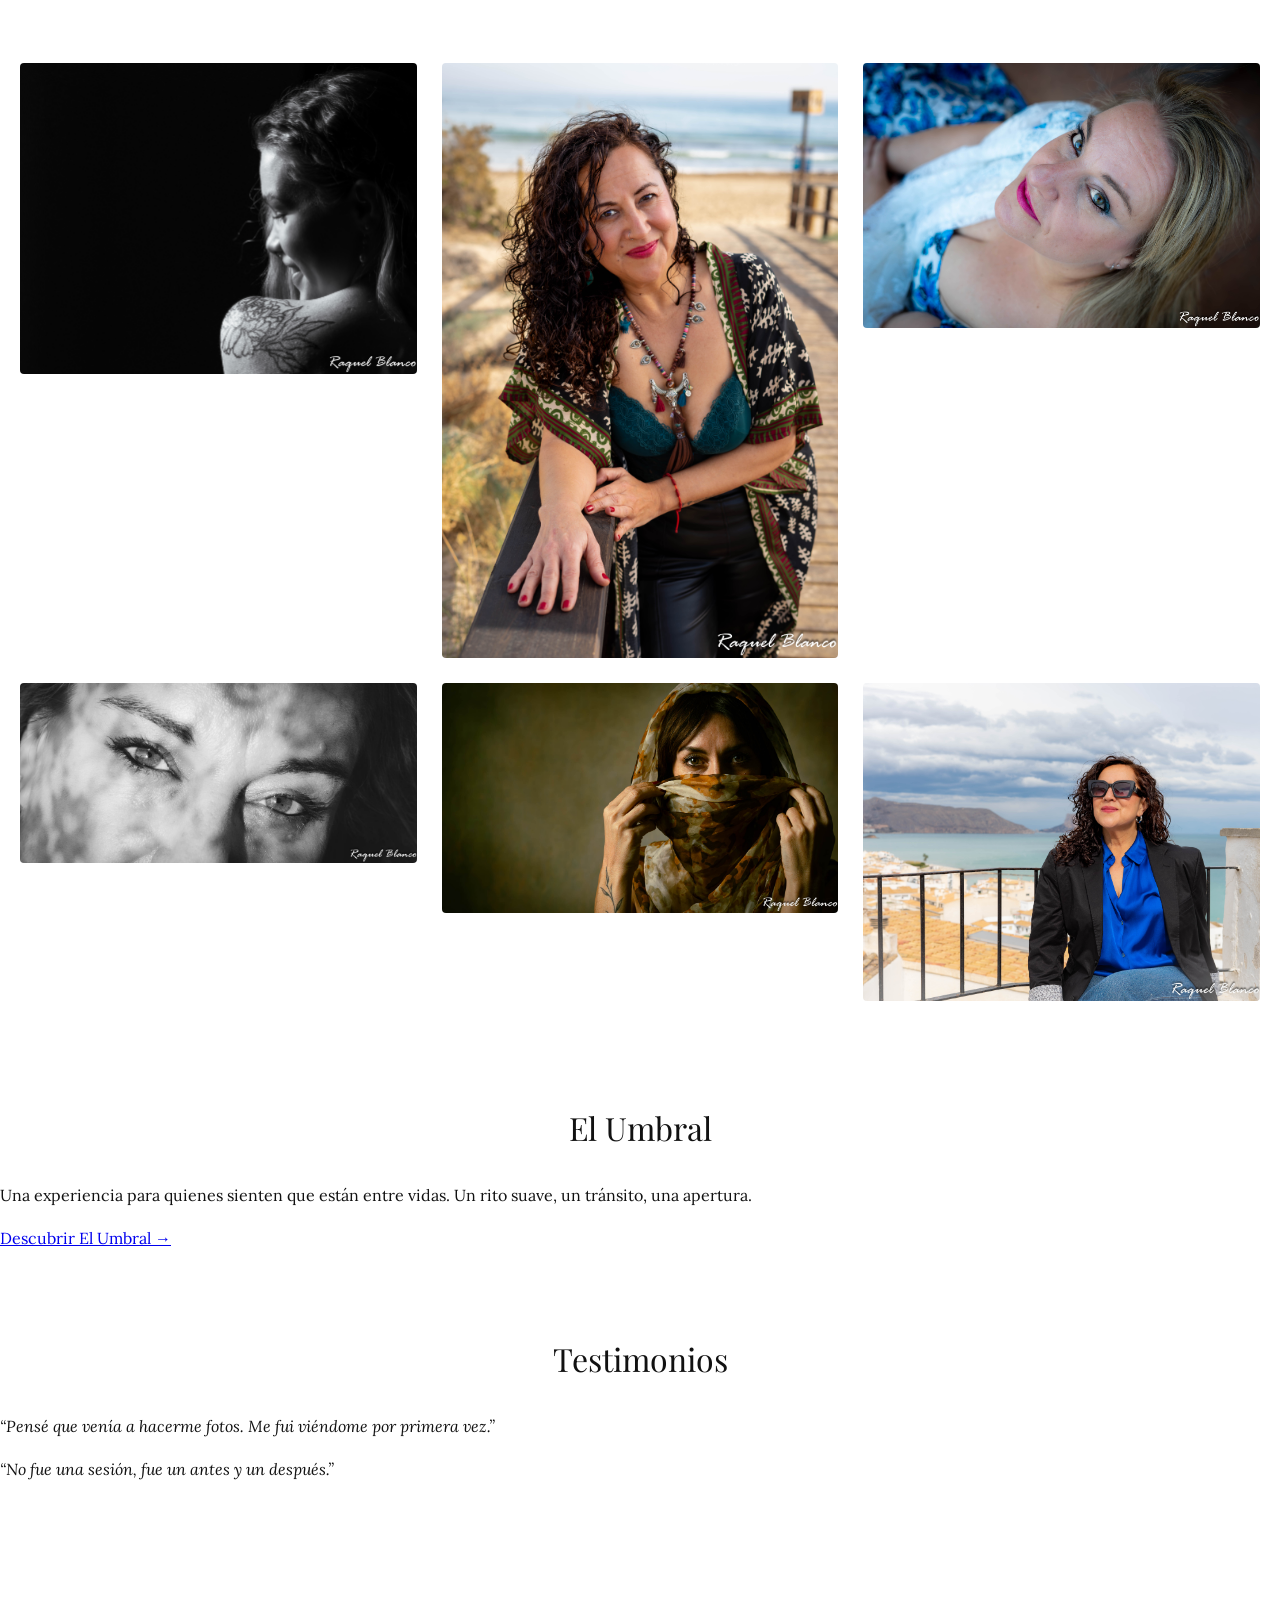
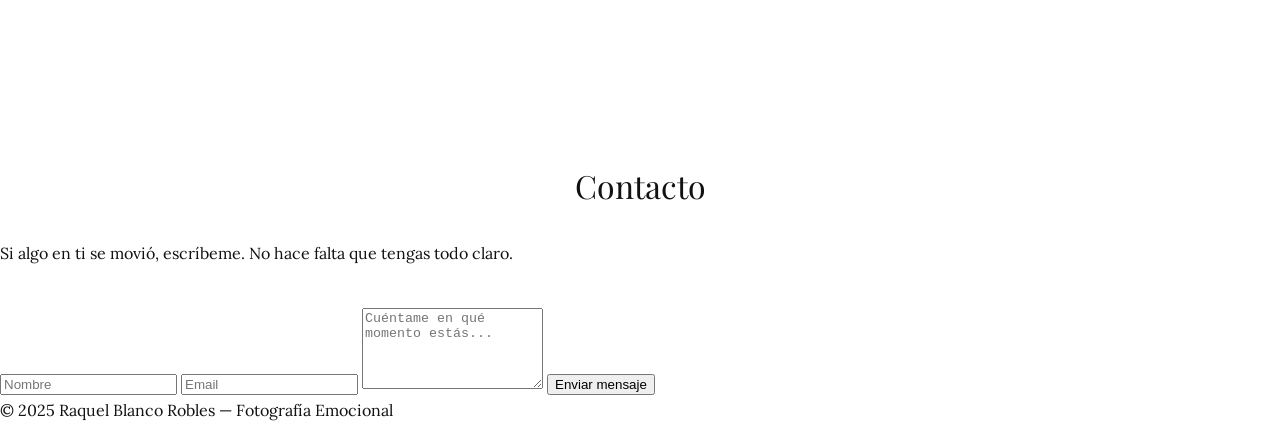
==== commit 87efba68: "Refactor HTML structure and update styles" ====
--- a/index.html
+++ b/index.html
@@ -8,124 +8,8 @@
 
 <link href="https://fonts.googleapis.com/css2?family=Playfair+Display:wght@300;400&family=Lora:wght@300;400&display=swap" rel="stylesheet">
 
-<style>
-body {
-  margin: 0;
-  font-family: "Lora", serif;
-  background: #fff;
-  color: #111;
-  line-height: 1.7;
-}
+<link rel="stylesheet" href="estilos.css">
 
-h1, h2 {
-  font-family: "Playfair Display", serif;
-  font-weight: 300;
-}
-
-/* MENÚ FIJO */
-nav {
-  position: fixed;
-  top: 0;
-  width: 100%;
-  background: #fff;
-  padding: 18px 40px;
-  display: flex;
-  justify-content: space-between;
-  border-bottom: 1px solid #eee;
-  z-index: 1000;
-}
-
-nav a {
-  margin-left: 30px;
-  text-decoration: none;
-  color: #111;
-  font-size: 1rem;
-}
-
-nav a:hover { opacity: 0.6; }
-
-/* HERO */
-header {
-  margin-top: 80px;
-  position: relative;
-  text-align: center;
-}
-
-.hero-img {
-  width: 100%;
-  height: 100vh;
-  object-fit: cover;
-}
-
-.hero-text {
-  position: absolute;
-  top: 50%;
-  left: 50%;
-  transform: translate(-50%, -50%);
-  color: #fff;
-}
-
-.hero-text h1 {
-  font-size: 3rem;
-}
-
-.hero-text p {
-  font-size: 1.3rem;
-}
-
-/* SECCIONES */
-.section {
-  padding: 120px 20px;
-  text-align: center;
-}
-
-/* GALERÍA */
-.galeria {
-  padding: 80px 20px;
-  display: grid;
-  grid-template-columns: repeat(2, 1fr);
-  gap: 40px;
-  max-width: 1400px;
-  margin: 0 auto;
-}
-
-.galeria img {
-  width: 100%;
-  border-radius: 4px;
-}
-
-/* CONTACTO */
-form {
-  max-width: 600px;
-  margin: 0 auto;
-}
-
-input, textarea {
-  width: 100%;
-  padding: 16px;
-  margin-bottom: 20px;
-  border: 1px solid #ccc;
-  background: #fafafa;
-}
-
-button {
-  padding: 14px 40px;
-  background: #000;
-  color: #fff;
-  border: none;
-  cursor: pointer;
-}
-
-button:hover { background: #333; }
-
-/* FOOTER */
-footer {
-  text-align: center;
-  padding: 60px 20px;
-  background: #fafafa;
-  opacity: 0.7;
-}
-</style>
 </head>
 
 <body>
@@ -144,10 +28,10 @@
 </nav>
 
 <!-- HERO -->
-<header>
+<header class="hero">
   <img src="espalda.jpg" class="hero-img" alt="Fotografía emocional">
   <div class="hero-text">
-    <h1>Fotografía emocional para mujeres y hombres en transición</h1>
+    <h1>Fotografía emocional para mujeres en transición</h1>
     <p>Un espacio íntimo, elegante y verdadero para verte con dignidad y calma.</p>
   </div>
 </header>
@@ -171,14 +55,14 @@
   <img src="terrazacosta.jpg">
 </section>
 
-<!-- SECCIÓN EL UMBRAL -->
+<!-- EL UMBRAL -->
 <section class="section">
   <h2>El Umbral</h2>
   <p>
     Una experiencia para quienes sienten que están entre vidas.  
     Un rito suave, un tránsito, una apertura.
   </p>
-  <a href="el-umbral.html" style="text-decoration:none; color:#000; font-weight:bold;">Descubrir El Umbral →</a>
+  <a href="el-umbral.html" class="link">Descubrir El Umbral →</a>
 </section>
 
 <!-- TESTIMONIOS -->
@@ -188,7 +72,7 @@
   <p><em>“No fue una sesión, fue un antes y un después.”</em></p>
 </section>
 
-<!-- CONTACTO (CORREGIDO Y REDIMENSIONADO) -->
+<!-- CONTACTO -->
 <section id="contacto" class="section" style="padding-top:180px;">
   <h2>Contacto</h2>
   <p>Si algo en ti se movió, escríbeme. No hace falta que tengas todo claro.</p>
--- a/estilos.css
+++ b/estilos.css
@@ -0,0 +1,76 @@
+/* TIPOGRAFÍA Y BASE */
+body {
+  margin: 0;
+  font-family: "Lora", serif;
+  background: #fff;
+  color: #111;
+  line-height: 1.7;
+}
+
+h1, h2 {
+  font-family: "Playfair Display", serif;
+  font-weight: 300;
+  text-align: center;
+}
+
+/* MENÚ FIJO */
+nav {
+  position: fixed;
+  top: 0;
+  width: 100%;
+  background: #fff;
+  padding: 18px 40px;
+  display: flex;
+  justify-content: space-between;
+  border-bottom: 1px solid #eee;
+  z-index: 1000;
+}
+
+nav a {
+  margin-left: 30px;
+  text-decoration: none;
+  color: #111;
+  font-size: 1rem;
+}
+
+nav a:hover { opacity: 0.6; }
+
+/* TÍTULOS */
+h1 {
+  margin-top: 140px;
+  font-size: 3rem;
+}
+
+h2 {
+  margin-top: 80px;
+  font-size: 2rem;
+}
+
+/* GALERÍA */
+.galeria {
+  max-width: 1300px;
+  margin: 40px auto;
+  padding: 20px;
+  display: grid;
+  grid-template-columns: repeat(3, 1fr);
+  gap: 25px;
+}
+
+.galeria img {
+  width: 100%;
+  border-radius: 4px;
+  object-fit: cover;
+}
+
+/* RESPONSIVE */
+@media (max-width: 900px) {
+  .galeria {
+    grid-template-columns: repeat(2, 1fr);
+  }
+}
+
+@media (max-width: 600px) {
+  .galeria {
+    grid-template-columns: 1fr;
+  }
+}
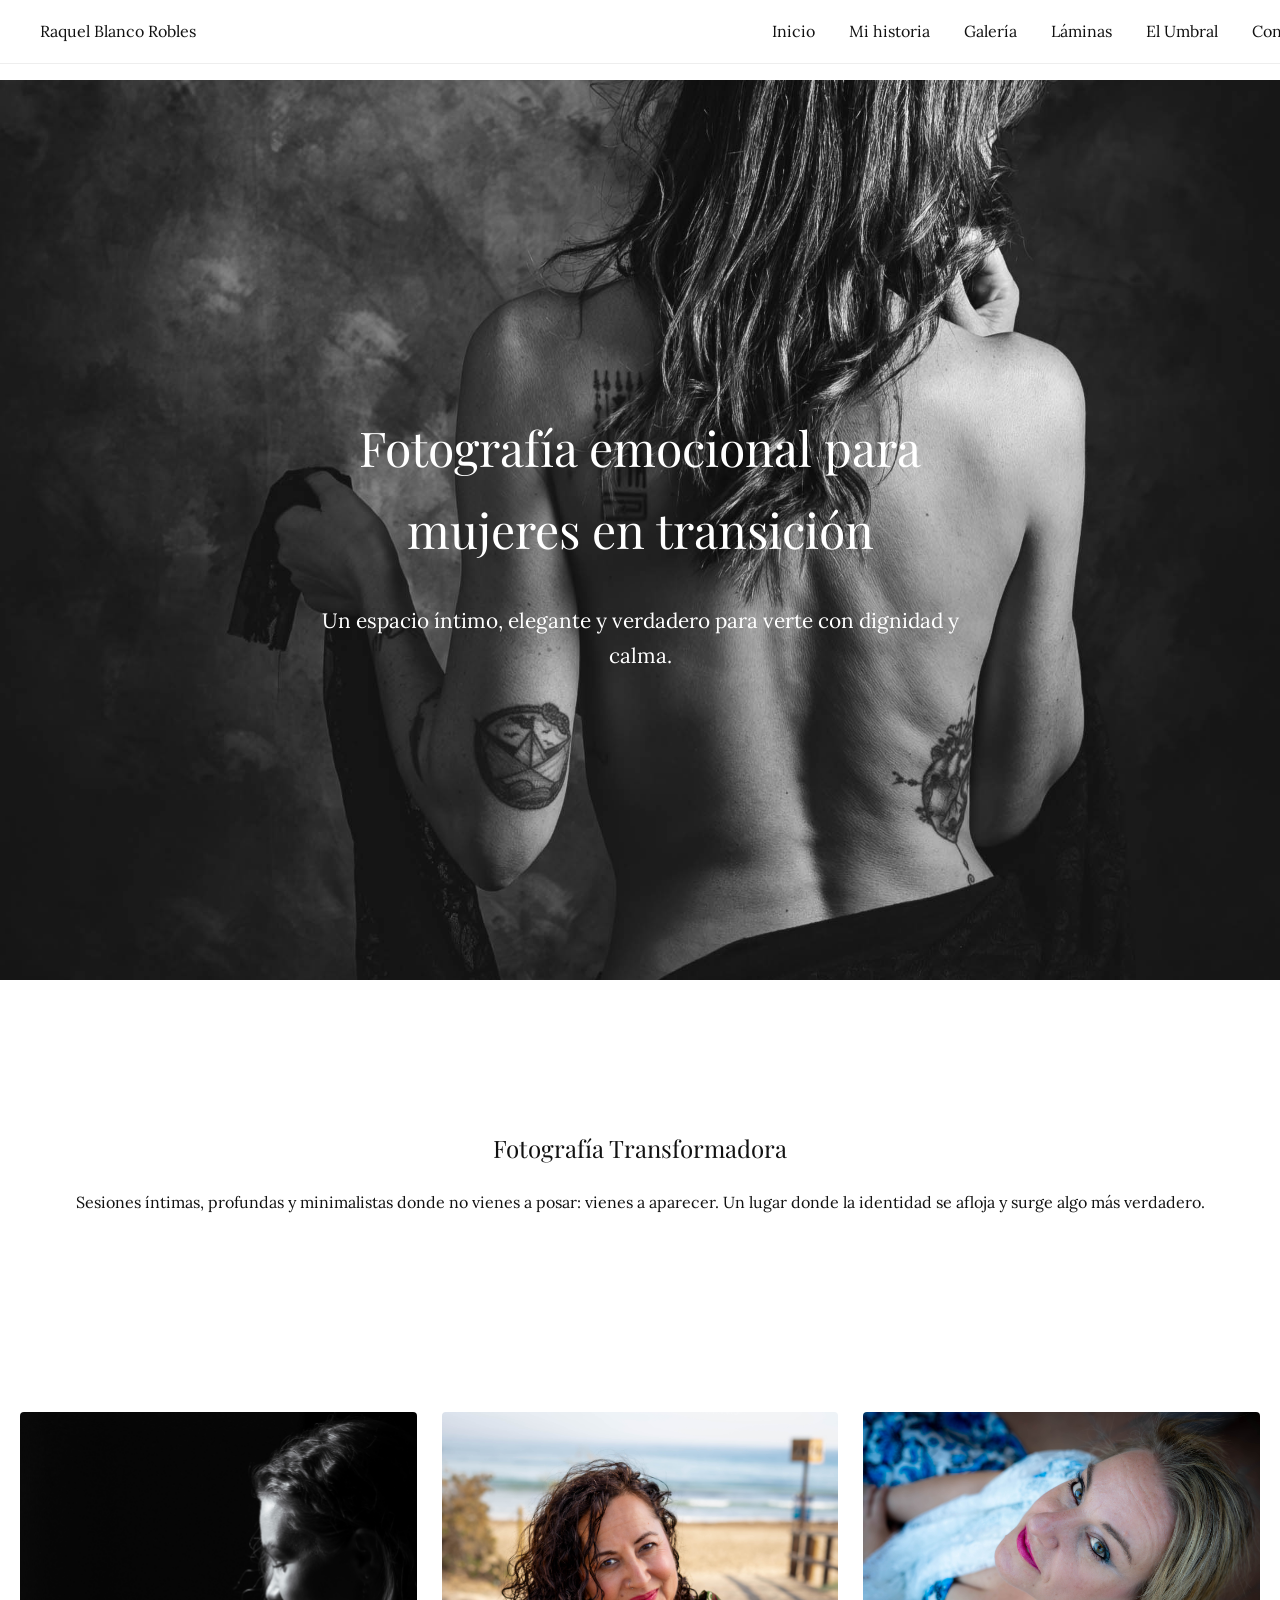
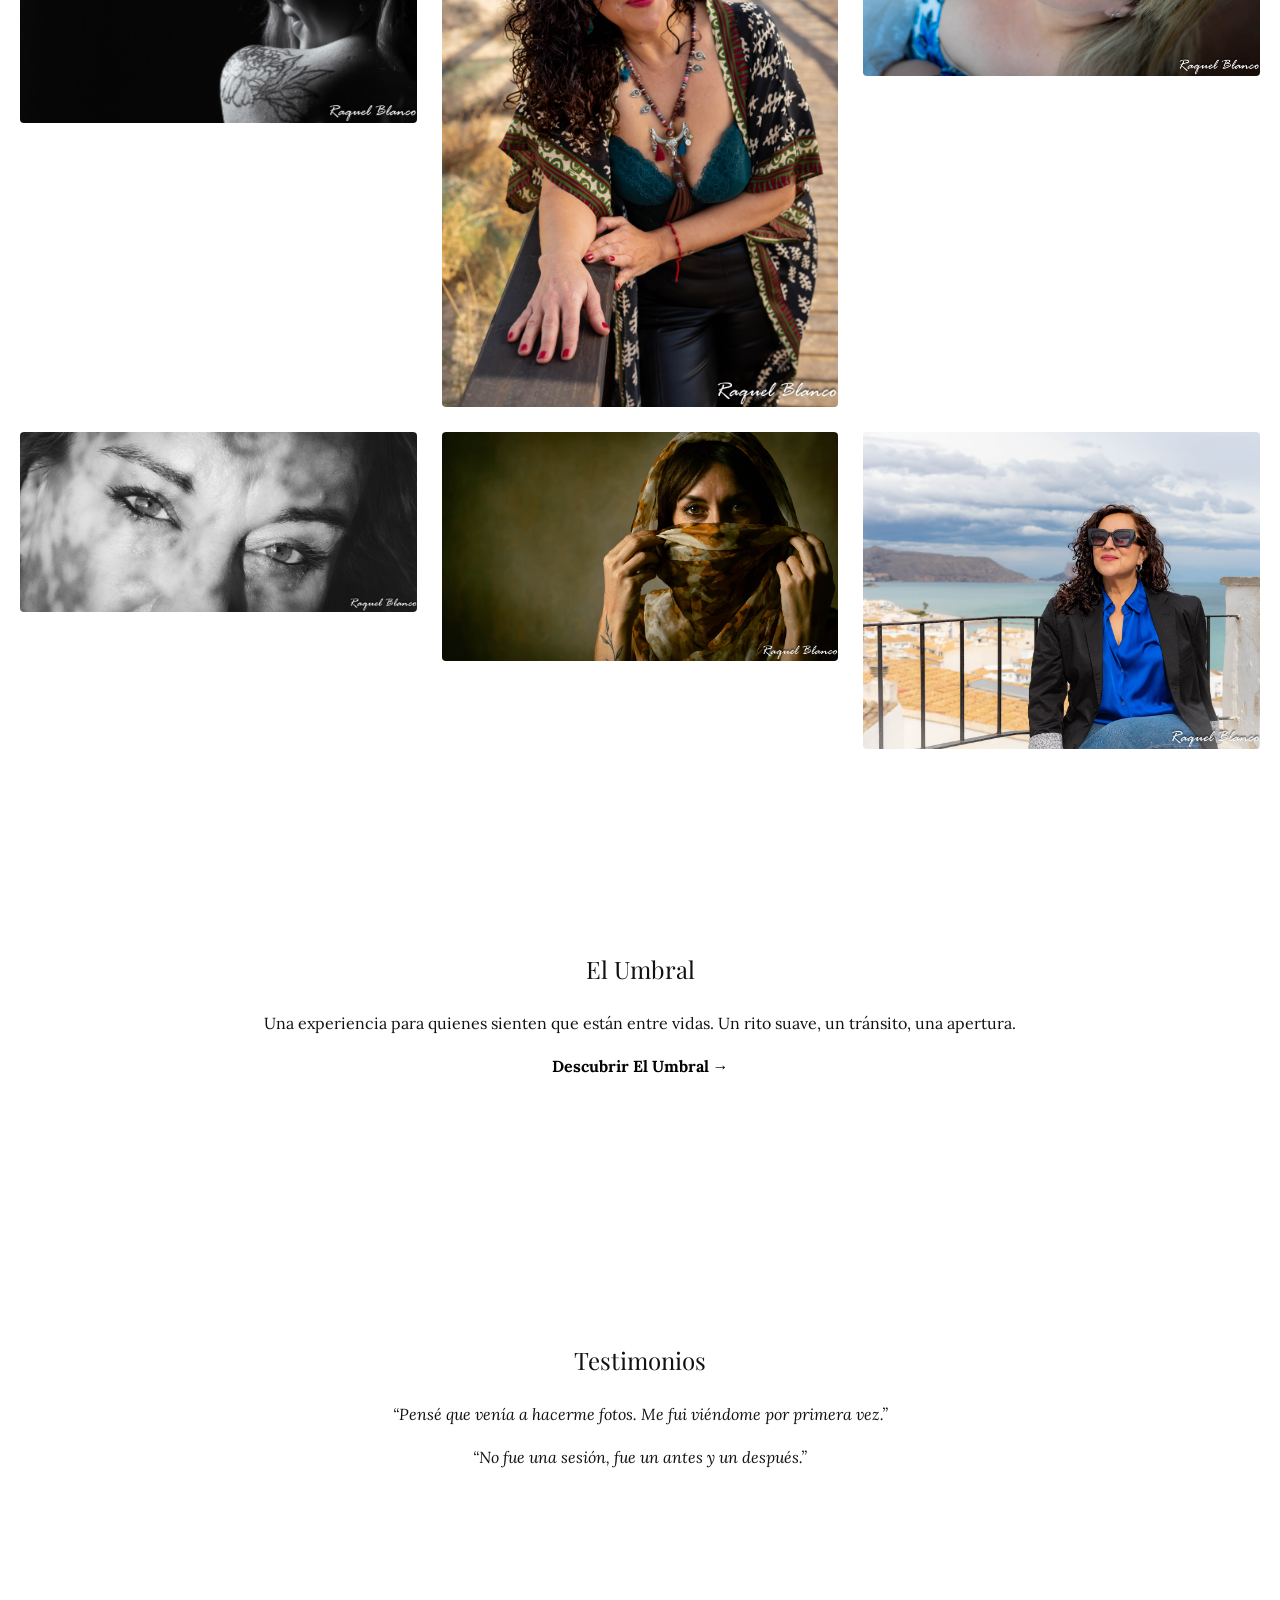
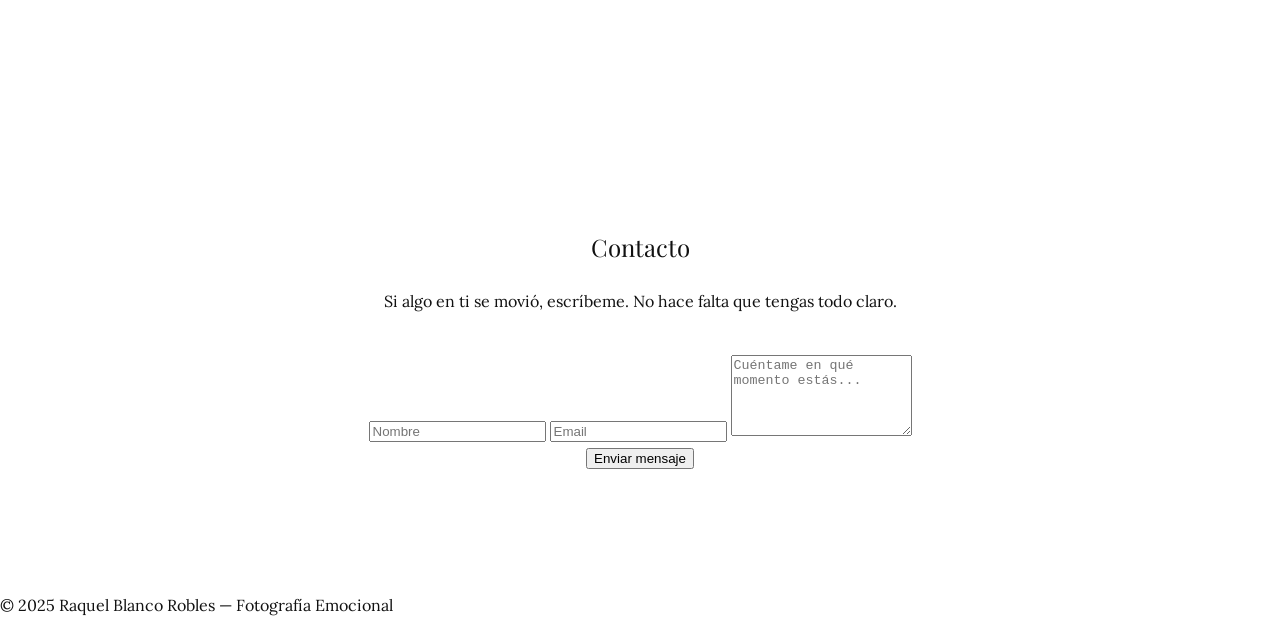
==== commit 9eee4a94: "Add styles for hero section and contact form" ====
--- a/index.html
+++ b/index.html
@@ -8,7 +8,48 @@
 
 <link href="https://fonts.googleapis.com/css2?family=Playfair+Display:wght@300;400&family=Lora:wght@300;400&display=swap" rel="stylesheet">
 
+<!-- CSS externo -->
 <link rel="stylesheet" href="estilos.css">
+
+<style>
+/* Ajustes específicos del index */
+.hero {
+  position: relative;
+  margin-top: 80px;
+}
+
+.hero-img {
+  width: 100%;
+  height: 100vh;
+  object-fit: cover;
+}
+
+.hero-text {
+  position: absolute;
+  top: 50%;
+  left: 50%;
+  transform: translate(-50%, -50%);
+  color: #fff;
+  text-align: center;
+  max-width: 800px;
+}
+
+.hero-text h1 {
+  font-size: 3rem;
+  font-weight: 300;
+}
+
+.hero-text p {
+  font-size: 1.3rem;
+  margin-top: 10px;
+}
+
+/* Contacto específico */
+#contacto form {
+  max-width: 600px;
+  margin: 40px auto 0 auto;
+}
+</style>
 
 </head>
 
@@ -62,7 +103,9 @@
     Una experiencia para quienes sienten que están entre vidas.  
     Un rito suave, un tránsito, una apertura.
   </p>
-  <a href="el-umbral.html" class="link">Descubrir El Umbral →</a>
+  <a href="el-umbral.html" class="link" style="text-decoration:none; color:#000; font-weight:bold;">
+    Descubrir El Umbral →
+  </a>
 </section>
 
 <!-- TESTIMONIOS -->
@@ -73,11 +116,11 @@
 </section>
 
 <!-- CONTACTO -->
-<section id="contacto" class="section" style="padding-top:180px;">
+<section id="contacto" class="section" style="padding-top:200px;">
   <h2>Contacto</h2>
   <p>Si algo en ti se movió, escríbeme. No hace falta que tengas todo claro.</p>
 
-  <form action="https://formsubmit.co/raquelblancofotografia@gmail.com" method="POST" style="margin-top:40px;">
+  <form action="https://formsubmit.co/raquelblancofotografia@gmail.com" method="POST">
 
     <input type="text" name="Nombre" placeholder="Nombre" required>
     <input type="email" name="Email" placeholder="Email" required>
@@ -96,3 +139,4 @@
 
 </body>
 </html>
+
--- a/estilos.css
+++ b/estilos.css
@@ -35,15 +35,26 @@
 
 nav a:hover { opacity: 0.6; }
 
-/* TÍTULOS */
-h1 {
-  margin-top: 140px;
-  font-size: 3rem;
+/* HERO */
+.hero-img {
+  width: 100%;
+  height: 100vh;
+  object-fit: cover;
 }
 
-h2 {
-  margin-top: 80px;
-  font-size: 2rem;
+.hero-text {
+  position: absolute;
+  top: 50%;
+  left: 50%;
+  transform: translate(-50%, -50%);
+  color: #fff;
+  text-align: center;
+}
+
+/* SECCIONES */
+.section {
+  padding: 120px 20px;
+  text-align: center;
 }
 
 /* GALERÍA */
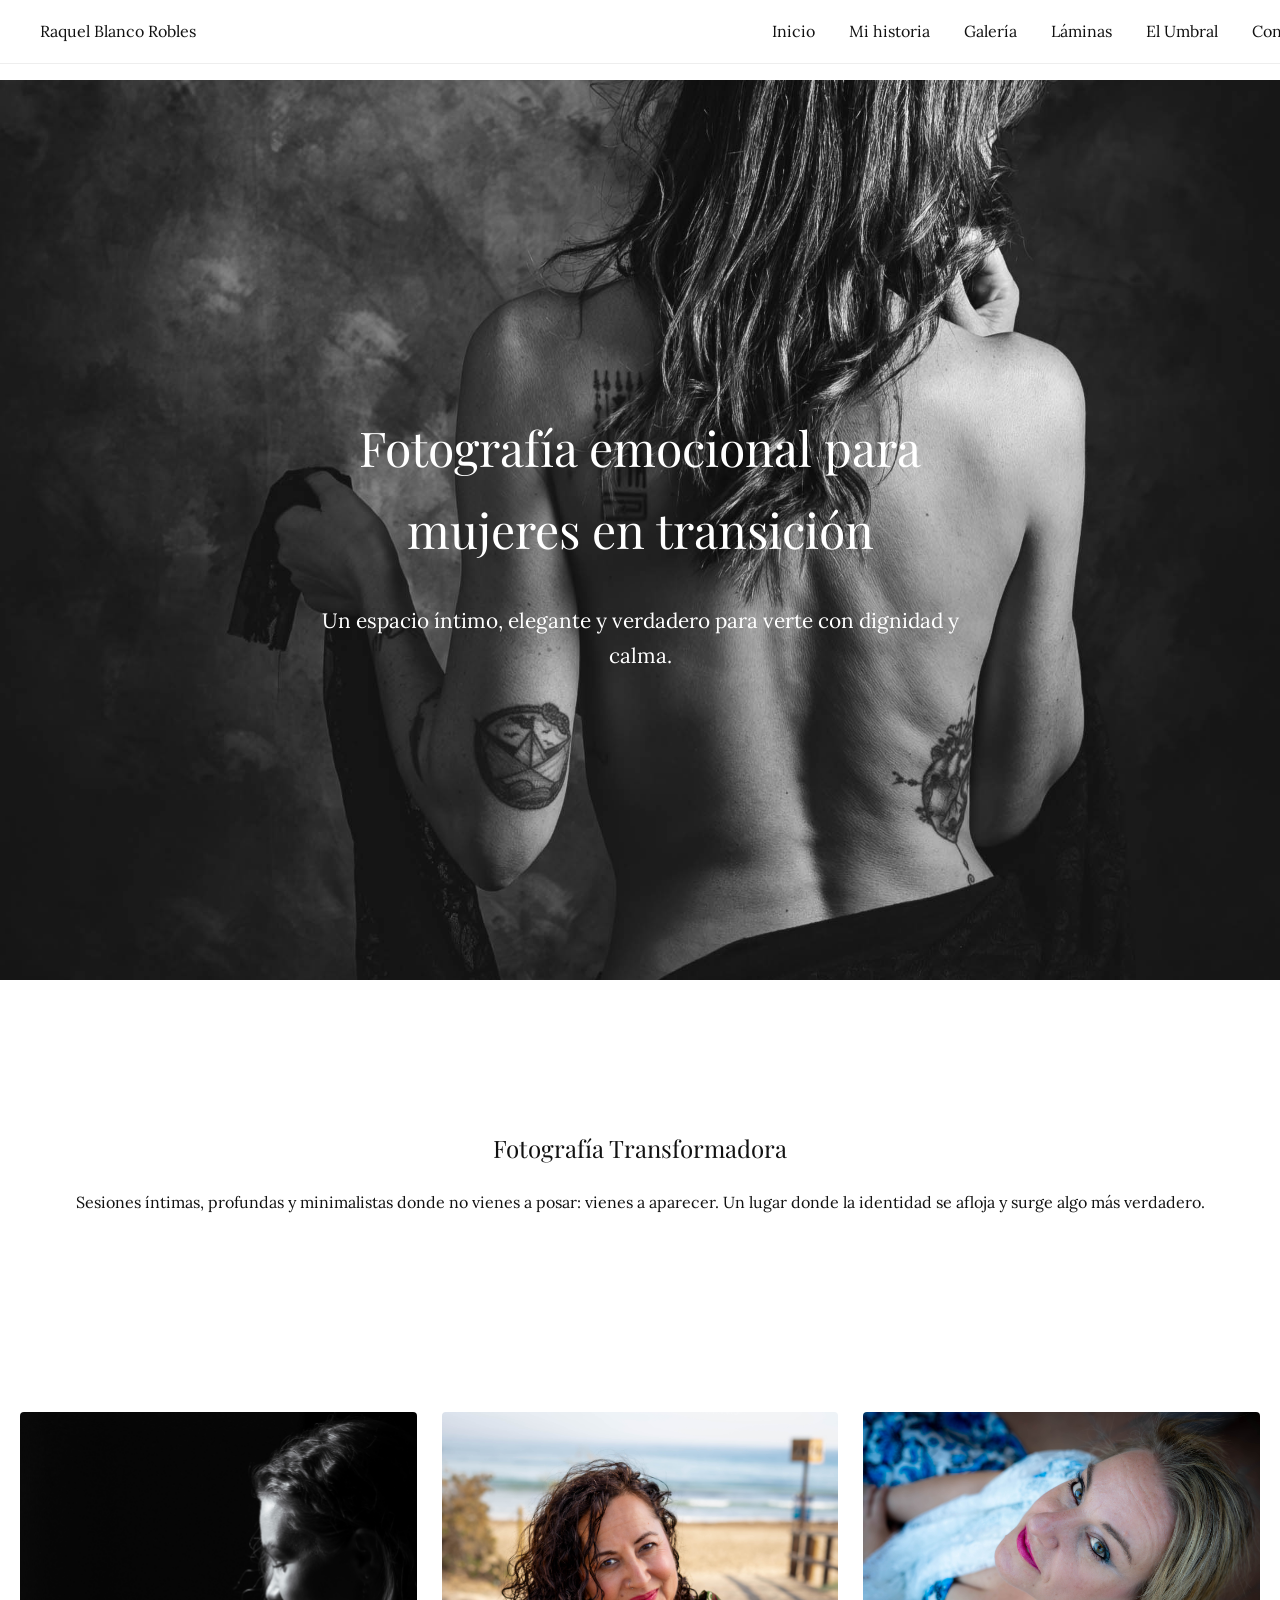
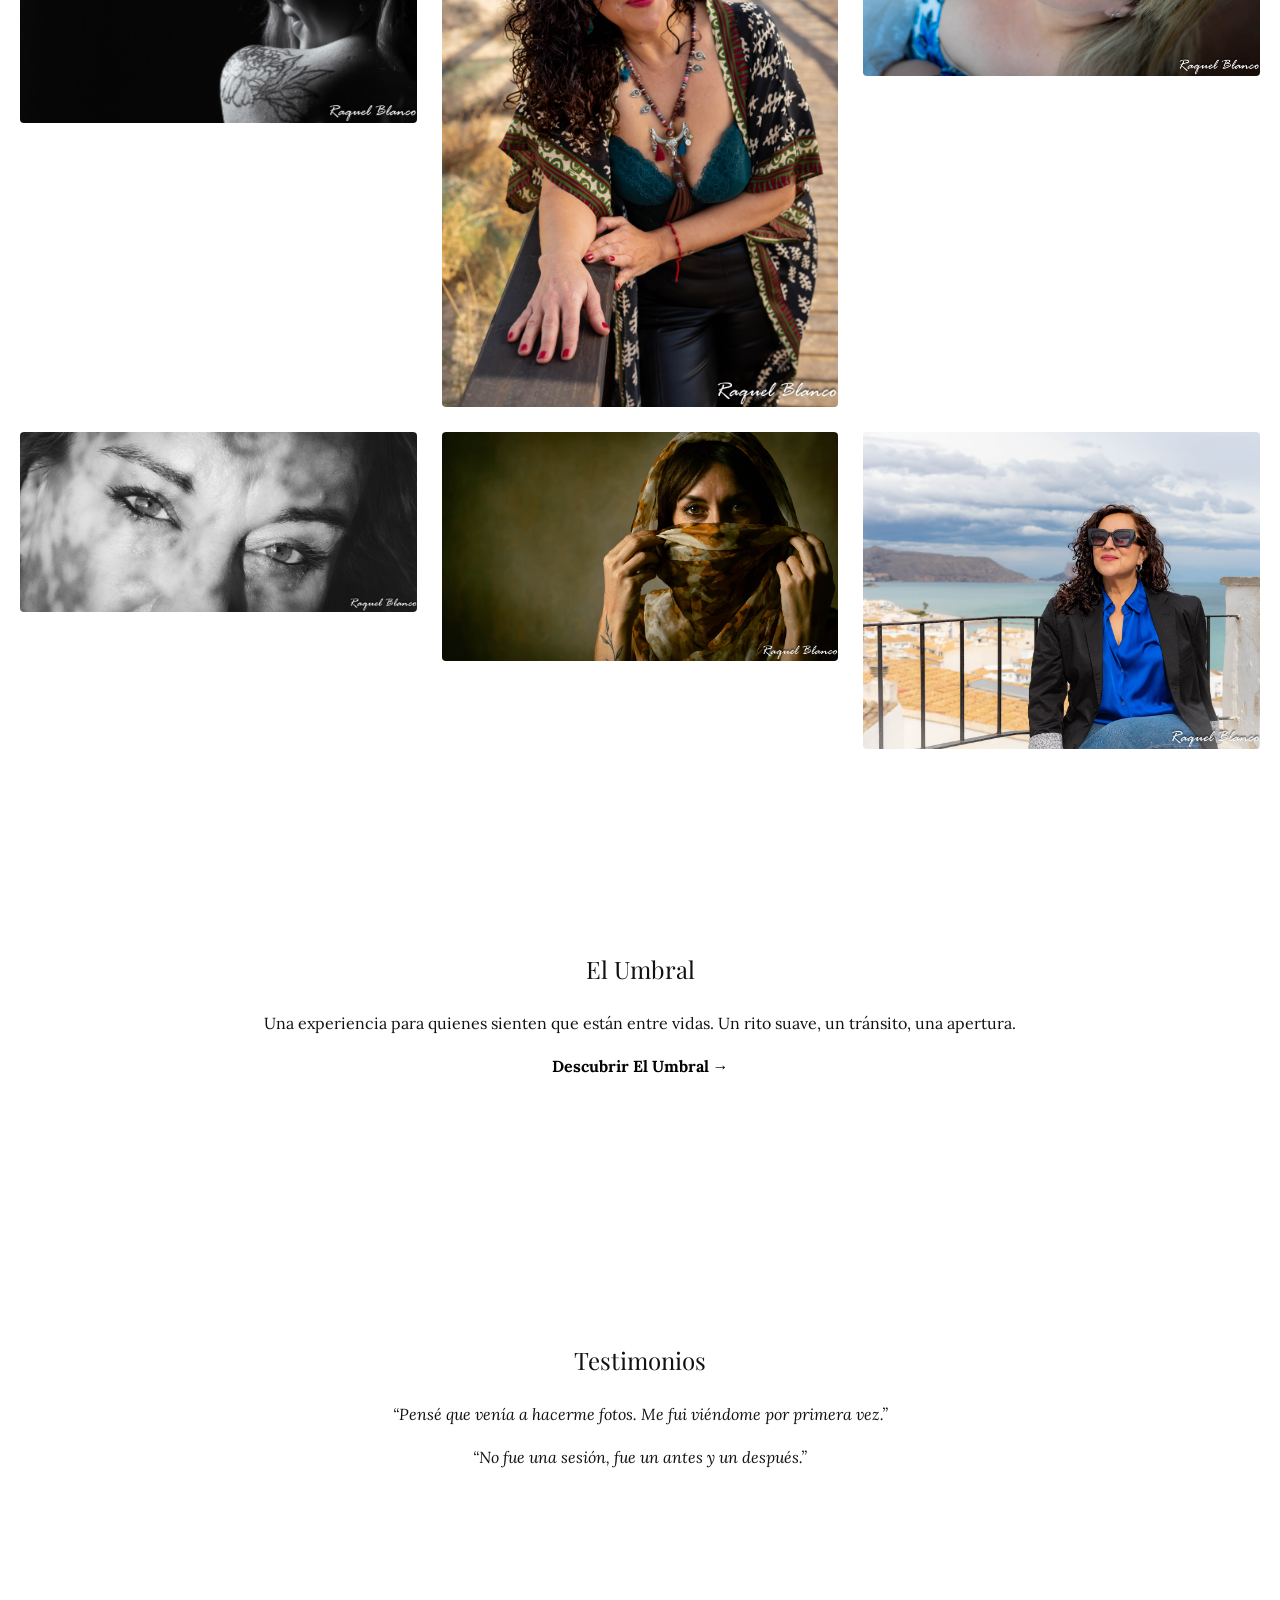
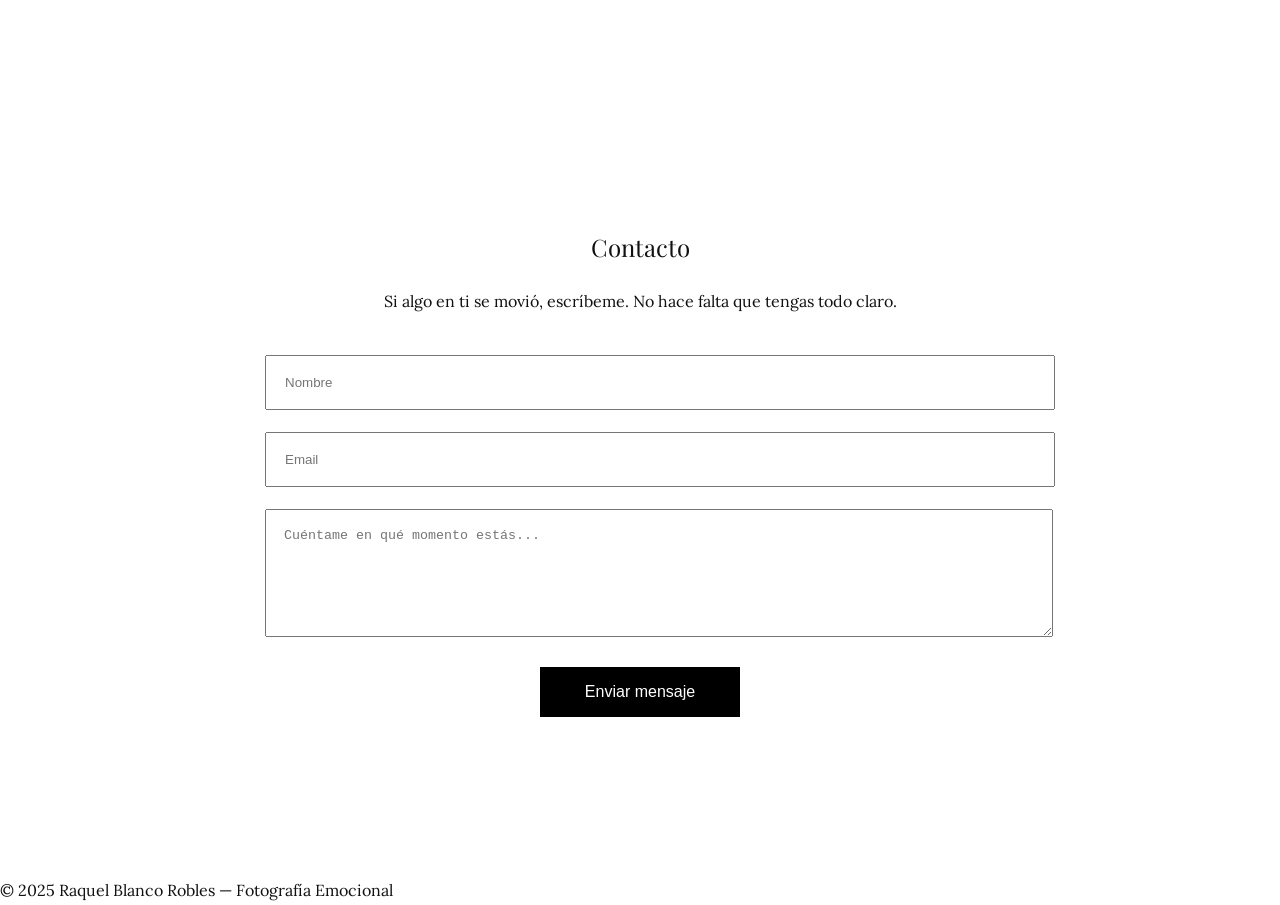
==== commit 9d6c3868: "Improve contact form styling and layout Updated the contact form styles for better layout and appear" ====
--- a/index.html
+++ b/index.html
@@ -42,12 +42,6 @@
 .hero-text p {
   font-size: 1.3rem;
   margin-top: 10px;
-}
-
-/* Contacto específico */
-#contacto form {
-  max-width: 600px;
-  margin: 40px auto 0 auto;
 }
 </style>
 
@@ -120,16 +114,18 @@
   <h2>Contacto</h2>
   <p>Si algo en ti se movió, escríbeme. No hace falta que tengas todo claro.</p>
 
-  <form action="https://formsubmit.co/raquelblancofotografia@gmail.com" method="POST">
+  <form action="https://formsubmit.co/raquelblancofotografia@gmail.com" method="POST" style="max-width:750px; margin:40px auto;">
 
-    <input type="text" name="Nombre" placeholder="Nombre" required>
-    <input type="email" name="Email" placeholder="Email" required>
-    <textarea name="Mensaje" rows="5" placeholder="Cuéntame en qué momento estás..." required></textarea>
+    <input type="text" name="Nombre" placeholder="Nombre" required style="width:100%; padding:18px; margin-bottom:22px;">
+    <input type="email" name="Email" placeholder="Email" required style="width:100%; padding:18px; margin-bottom:22px;">
+    <textarea name="Mensaje" rows="6" placeholder="Cuéntame en qué momento estás..." required style="width:100%; padding:18px; margin-bottom:22px;"></textarea>
 
     <input type="hidden" name="_captcha" value="false">
     <input type="hidden" name="_next" value="https://raquelblancofotografia.es/gracias.html">
 
-    <button type="submit">Enviar mensaje</button>
+    <button type="submit" style="padding:16px 45px; background:#000; color:#fff; border:none; cursor:pointer; font-size:1rem;">
+      Enviar mensaje
+    </button>
   </form>
 </section>
 
@@ -139,4 +135,3 @@
 
 </body>
 </html>
-
